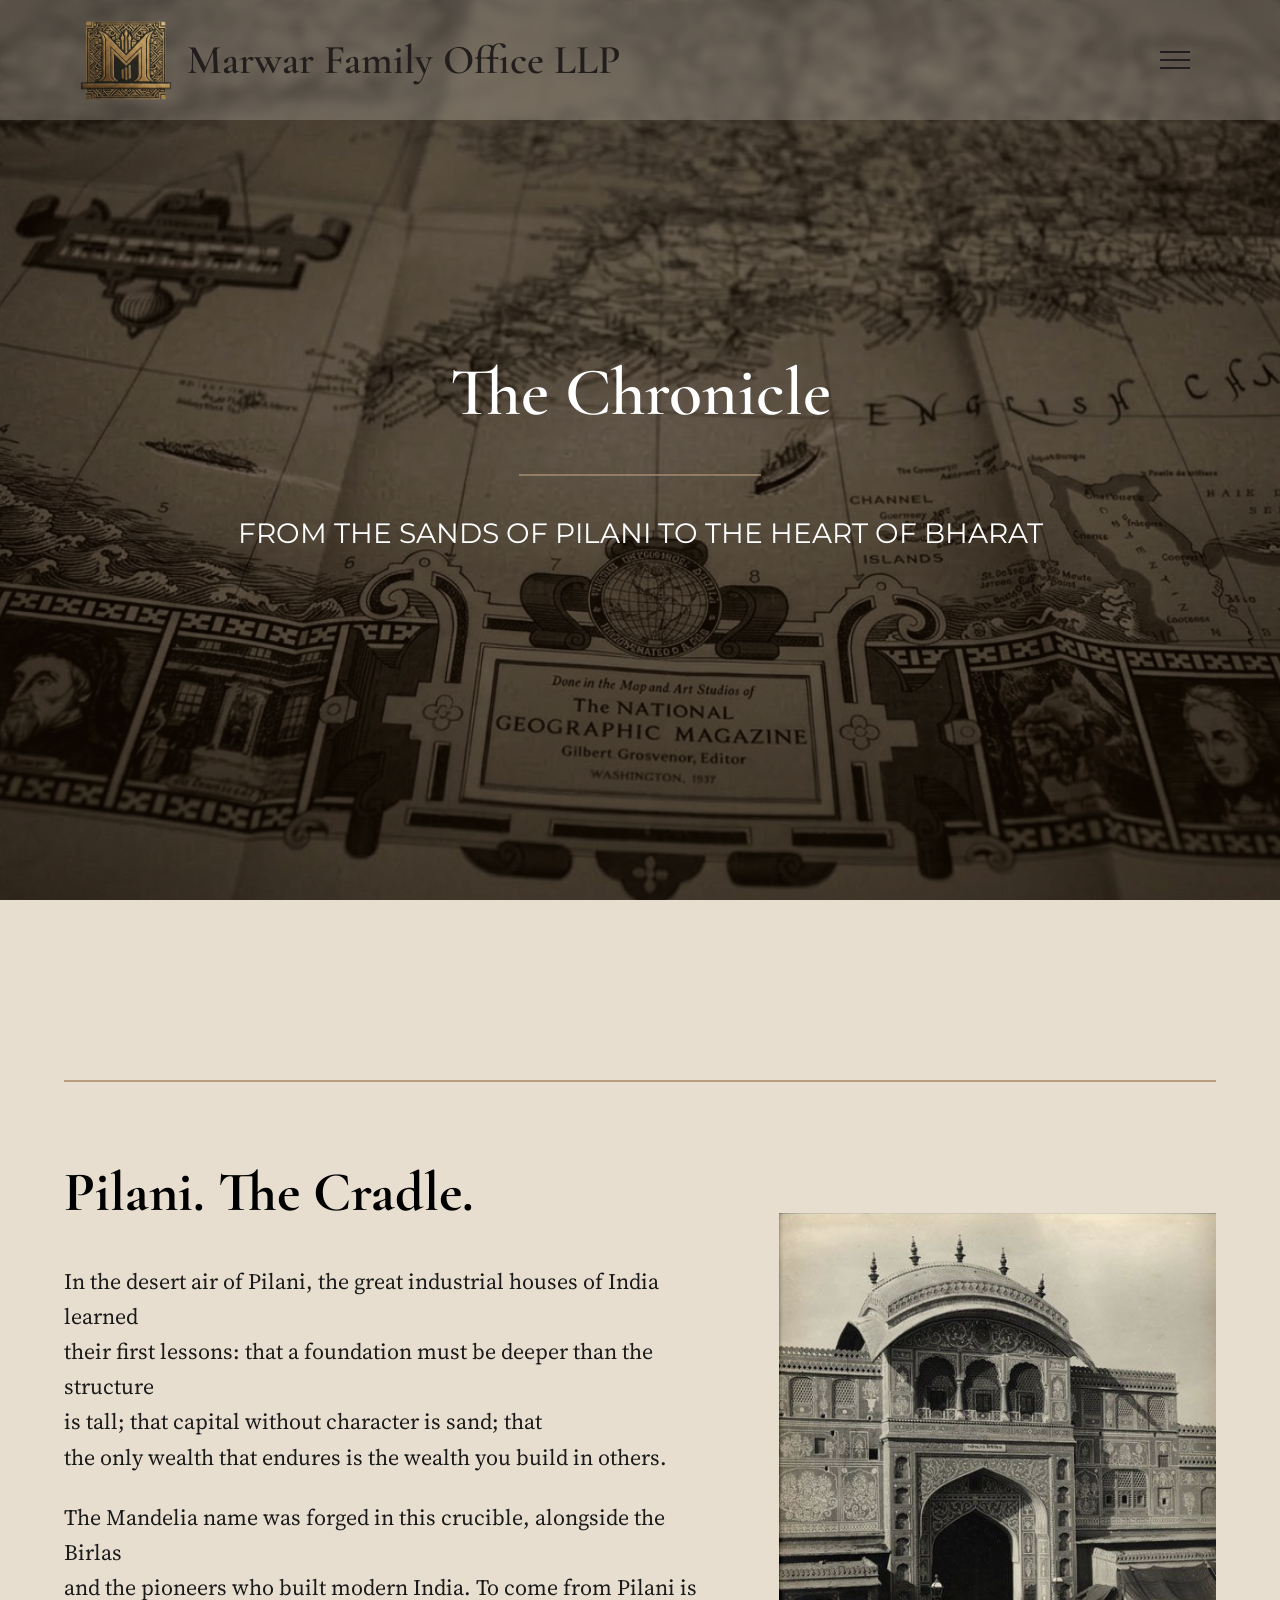
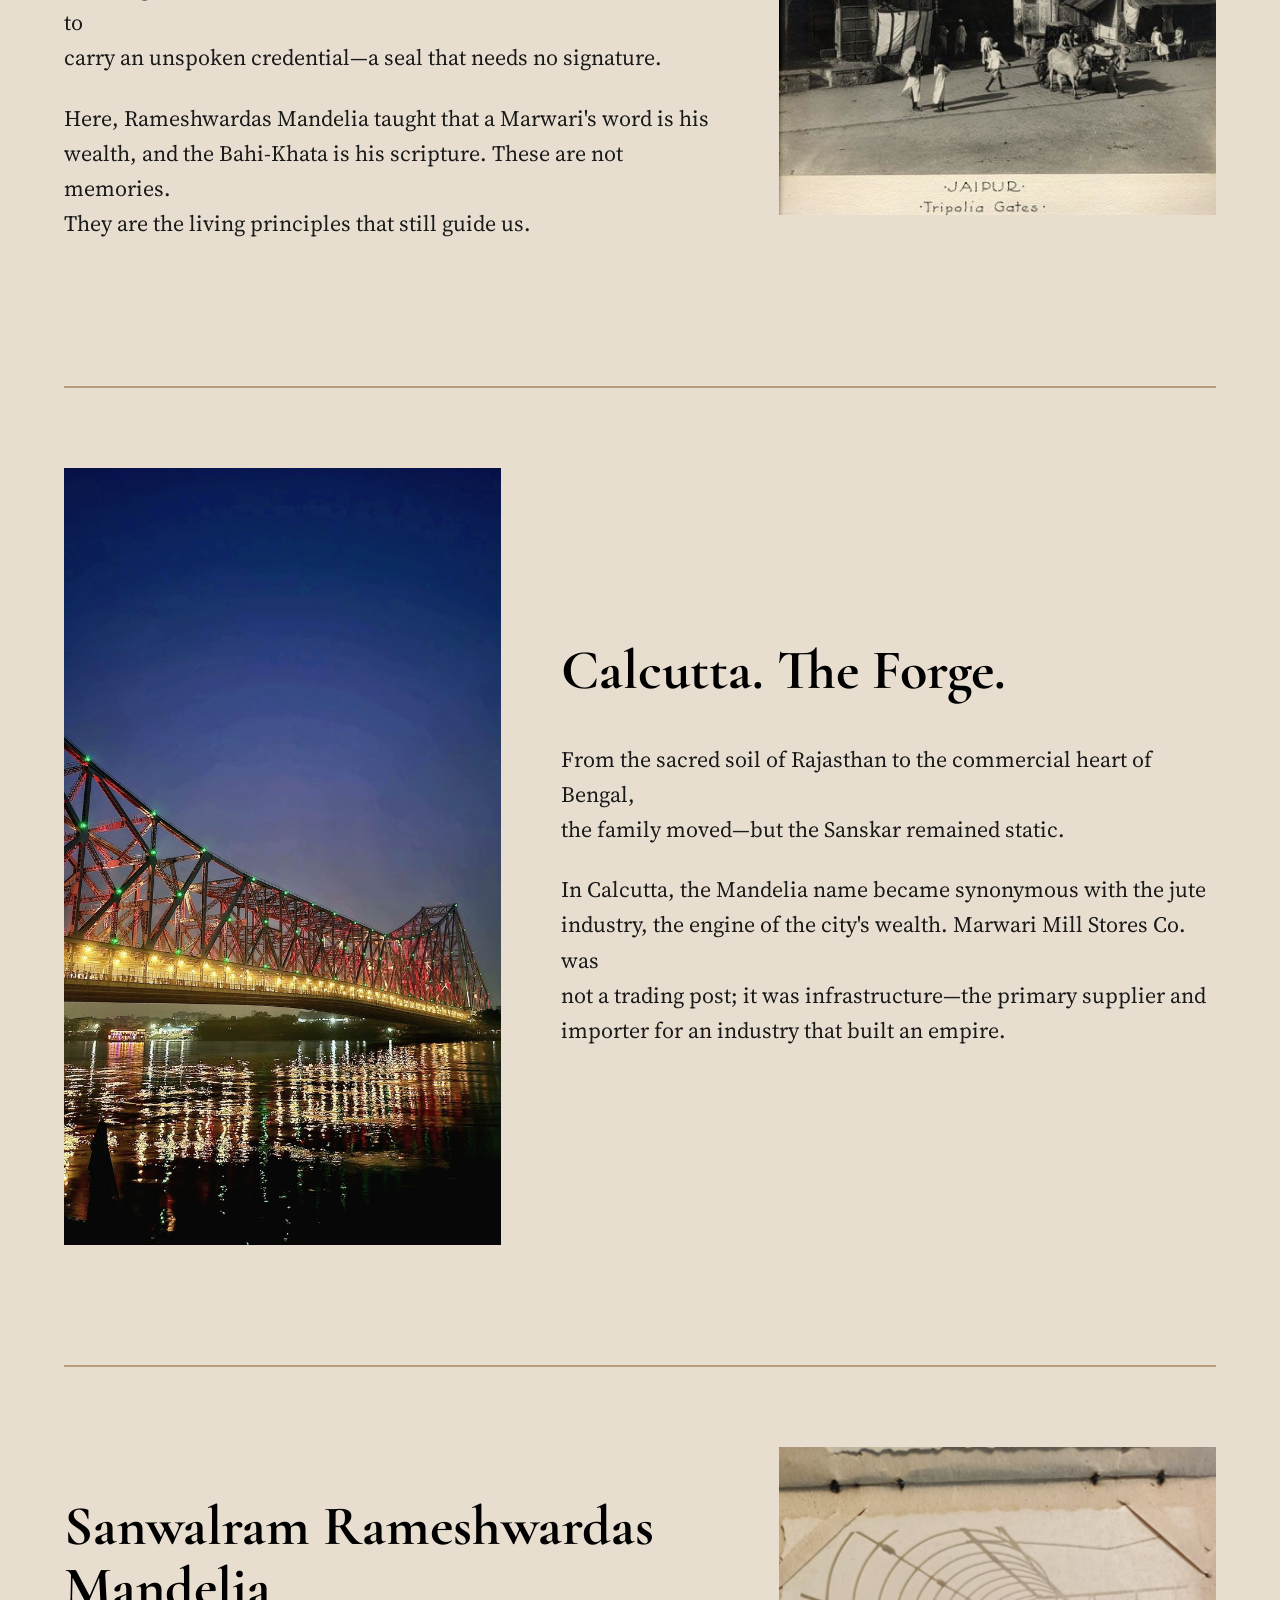
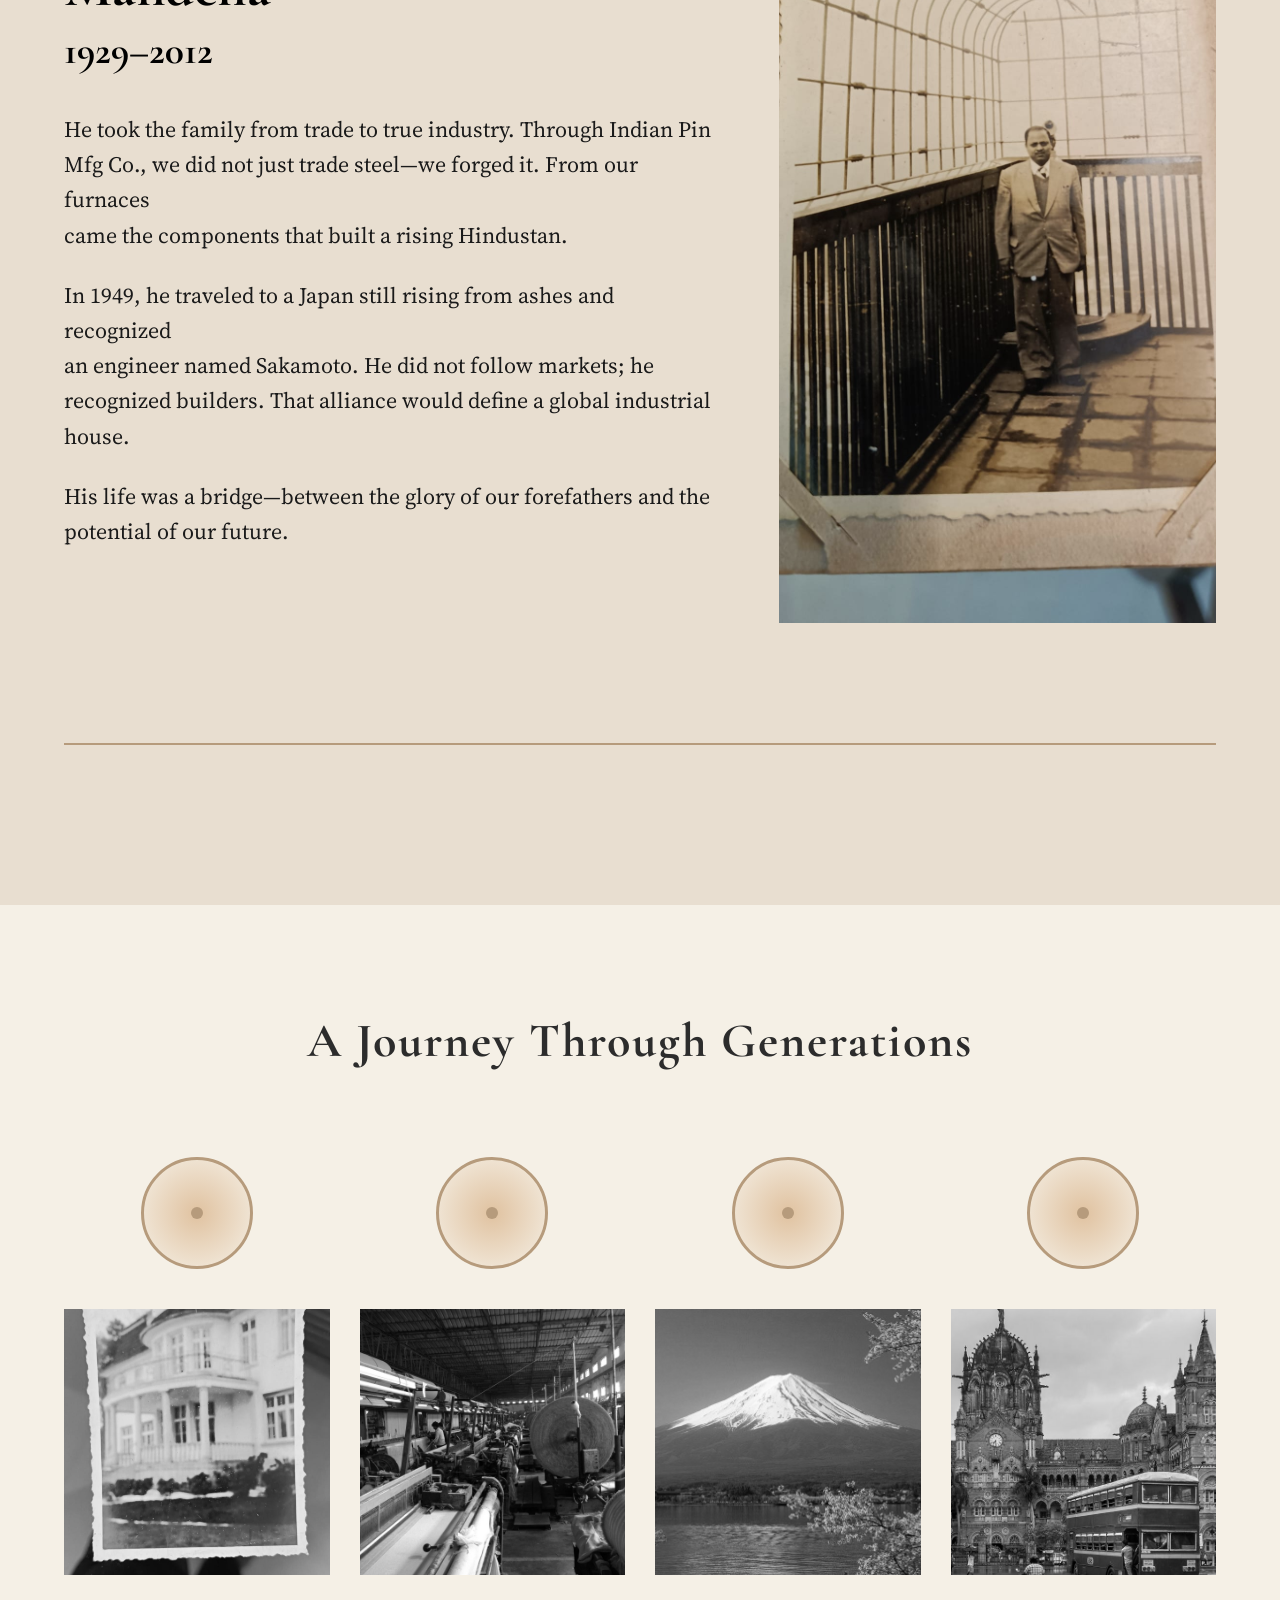
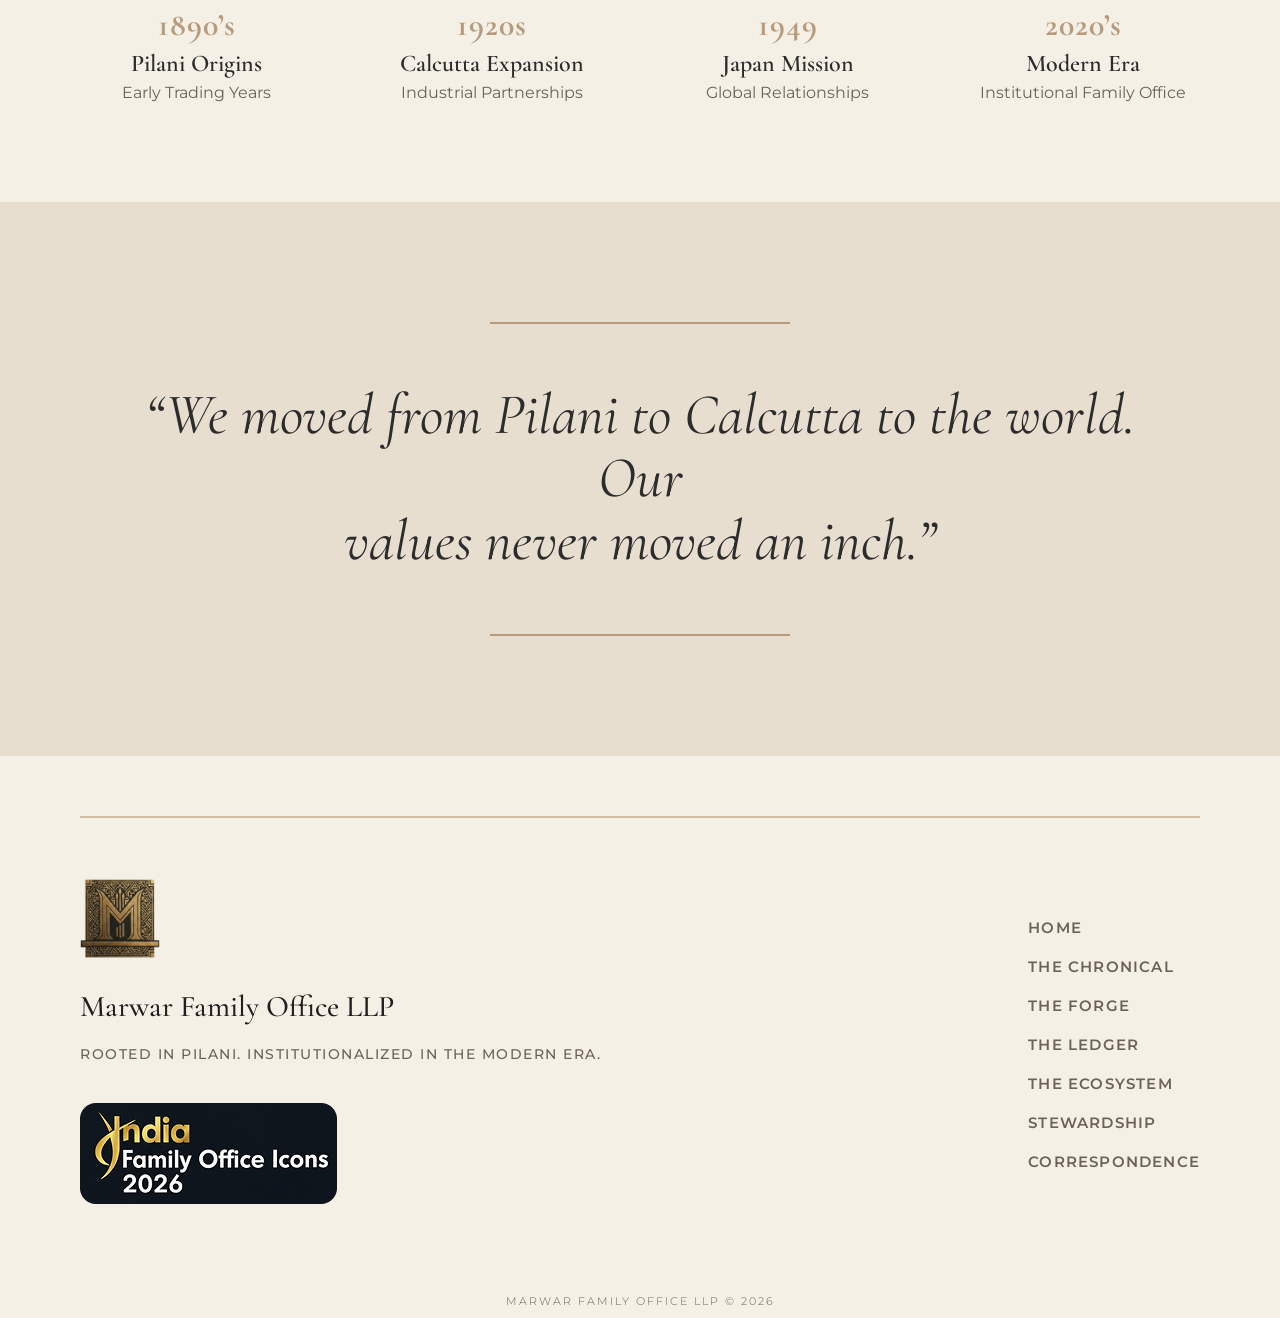
==== chronical.html @ 7d97b744 "start" ====
<!DOCTYPE html>
<html lang="en">
<head>
    <meta charset="UTF-8">
    <meta name="viewport" content="width=device-width, initial-scale=1.0">
    <title>The Chronicle | Marwar Family</title>
    
    <link rel="stylesheet" href="../css/global.css">
    <link rel="stylesheet" href="../css/chronical.css">
    
    <link href="https://fonts.googleapis.com/css2?family=Cormorant+Garamond:ital,wght@0,500;0,600;0,700;1,500&family=Montserrat:ital,wght@0,300;0,400;0,500;0,600;1,500&family=Source+Serif+Pro:wght@400&display=swap" rel="stylesheet">
</head>
<body>

    <div id="navbar-placeholder"></div>

    <main>
        <section class="chronicle-hero">
            <div class="hero-overlay"></div>
            <div class="hero-content">
                <h1 class="hero-title">The Chronicle</h1>
                 <div class="narrative-dividerr"></div>
                <p class="hero-subtitle">From the Sands of Pilani to the Heart of Bharat</p>
            </div>
        </section>

        <section class="narrative-container">
            <div class="narrative-divider"></div>
            
            <div class="narrative-row">
                <div class="narrative-text">
                    <h2 class="narrative-heading">Pilani. The Cradle.</h2>
                    <p>In the desert air of Pilani, the great industrial houses of India learned <br/> their first lessons: that a foundation must be deeper than the structure <br/> is tall; that capital without character is sand; that <br/> the only wealth that endures is the wealth you build in others.</p>
                    <p>The Mandelia name was forged in this crucible, alongside the Birlas <br/> and the pioneers who built modern India. To come from Pilani is to  <br/>carry an unspoken credential—a seal that needs no signature.</p>
                    <p>Here, Rameshwardas Mandelia taught that a Marwari's word is his <br/> wealth, and the Bahi-Khata is his scripture. These are not memories.<br/> They are the living principles that still guide us.</p>
                </div>
                <div class="narrative-image">
                    <img src="../assets/images/pilani.jpg" alt="Pilani Cradle">
                </div>
            </div>

            <div class="narrative-divider"></div>

            <div class="narrative-row reverse">
                <div class="narrative-text">
                    <h2 class="narrative-heading">Calcutta. The Forge.</h2>
                    <p>From the sacred soil of Rajasthan to the commercial heart of Bengal,<br/> the family moved—but the Sanskar remained static.</p>
                    <p>In Calcutta, the Mandelia name became synonymous with the jute<br/> industry, the engine of the city's wealth. Marwari Mill Stores Co. was<br/> not a trading post; it was infrastructure—the primary supplier and<br/> importer for an industry that built an empire.</p>
                </div>
                <div class="narrative-image">
                    <img src="../assets/images/calcutta.jpg" alt="Calcutta Forge">
                </div>
            </div>

            <div class="narrative-divider"></div>

            <div class="narrative-row">
                <div class="narrative-text">
                    <h2 class="narrative-heading">Sanwalram Rameshwardas Mandelia <br><span>1929–2012</span></h2>
                    <p>He took the family from trade to true industry. Through Indian Pin<br/> Mfg Co., we did not just trade steel—we forged it. From our furnaces<br/> came the components that built a rising Hindustan.</p>
                    <p>In 1949, he traveled to a Japan still rising from ashes and recognized<br/> an engineer named Sakamoto. He did not follow markets; he<br/> recognized builders. That alliance would define a global industrial<br/> house.</p>
                    <p>His life was a bridge—between the glory of our forefathers and the<br/> potential of our future.</p>
                </div>
                <div class="narrative-image">
                    <img src="../assets/images/sanwalram.jpg" alt="Sanwalram Rameshwardas Mandelia">
                </div>
            </div>
            
            <div class="narrative-divider"></div>
        </section>

        <section class="timeline-section">
            <h2 class="timeline-main-title">A Journey Through Generations</h2>
            <div class="timeline-grid">
                <div class="timeline-item">
                    <div class="timeline-node">
                        <div class="inner-dot"></div>
                    </div>
                    <img src="../assets/images/pilaniorigin.jpg" alt="1890s" class="timeline-img">
                    <div class="timeline-content">
                        <h3 class="timeline-year">1890’s</h3>
                        <h4 class="timeline-event">Pilani Origins</h4>
                        <p class="timeline-desc">Early Trading Years</p>
                    </div>
                </div>
                <div class="timeline-item">
                    <div class="timeline-node">
                        <div class="inner-dot"></div>
                    </div>
                    <img src="../assets/images/calexpansion.jpg"alt="1920s" class="timeline-img">
                    <div class="timeline-content">
                        <h3 class="timeline-year">1920s</h3>
                        <h4 class="timeline-event">Calcutta Expansion</h4>
                        <p class="timeline-desc">Industrial Partnerships</p>
                    </div>
                </div>
                <div class="timeline-item">
                    <div class="timeline-node">
                        <div class="inner-dot"></div>
                    </div>
                    <img src="../assets/images/japan.jpg" alt="1949" class="timeline-img">
                    <div class="timeline-content">
                        <h3 class="timeline-year">1949</h3>
                        <h4 class="timeline-event">Japan Mission</h4>
                        <p class="timeline-desc">Global Relationships</p>
                    </div>
                </div>
                <div class="timeline-item">
                    <div class="timeline-node">
                        <div class="inner-dot"></div>
                    </div>
                    <img src="../assets/images/modern.jpg"alt="2020s" class="timeline-img">
                    <div class="timeline-content">
                        <h3 class="timeline-year">2020’s</h3>
                        <h4 class="timeline-event">Modern Era</h4>
                        <p class="timeline-desc">Institutional Family Office</p>
                    </div>
                </div>
            </div>
        </section>

        <section class="final-quote-section">
            <div class="quote-line"></div>
            <p class="final-quote-text">
                “We moved from Pilani to Calcutta to the world. Our <br/> values never moved an inch.”
            </p>
            <div class="quote-line"></div>
        </section>
    </main>

    <div id="footer-placeholder"></div>

    <script src="../js/main.js"></script>
    <script>
        window.onload = () => {
            // Load components and highlight 'chronicle' in the nav
            loadComponent('navbar-placeholder', '../Components/navbar.html', 'chronicle');
            loadComponent('footer-placeholder', '../Components/footer.html');
        };
    </script>
</body>
</html>
---- css/global.css ----
/* --- Global Reset & Fonts --- */
* { margin: 0; padding: 0; box-sizing: border-box; }
body { background-color: #F5F0E6; color: #2C2C2C; font-family: 'Montserrat', sans-serif; }


/* --- NAVBAR & OVERLAY STYLES --- */
.header {
    width: 100%;
    padding: 20px 80px;
    display: flex;
    justify-content: space-between;
    align-items: center;
    position: fixed;
    top: 0;
    z-index: 1000;
    backdrop-filter: blur(5px);
    -webkit-backdrop-filter: blur(5px);
    background: rgba(245, 240, 230, 0.22); /* Same as your provided code */
}

.logo-container { display: flex; align-items: center; gap: 15px; }
.logo-container img { height: 80px; display: block; }
.logo-text { 
    color: #221E1D; 
    font-size: 41px; 
    font-family: 'Cormorant Garamond', serif; 
    font-weight: 600; 
    word-wrap: break-word;
}

/* HAMBURGER STYLING */
.nav-toggle { background: none; border: none; cursor: pointer; padding: 10px; z-index: 1100; }
.hamburger { 
    display: block; 
    width: 30px; 
    height: 2px; 
    background: #221E1D; 
    position: relative; 
}
.hamburger::before, .hamburger::after { 
    content: ''; 
    position: absolute; 
    width: 30px; 
    height: 2px; 
    background: #221E1D; 
    left: 0; 
}
.hamburger::before { top: -8px; }
.hamburger::after { bottom: -8px; }

/* OVERLAY STYLING */
.nav-overlay {
    position: fixed; 
    top: 0; 
    left: 0; 
    width: 100%; 
    height: 100%;
    backdrop-filter: blur(10px); 
    -webkit-backdrop-filter: blur(10px);
    background: rgba(232, 222, 208, 0.9); /* Your specific beige overlay */
    display: flex; 
    justify-content: center; 
    align-items: center;
    z-index: 2000; 
    opacity: 0; 
    visibility: hidden; 
    transition: all 0.4s ease-in-out;
}

.nav-overlay.active { 
    opacity: 1; 
    visibility: visible; 
}

.nav-close { 
    position: absolute; 
    top: 30px; 
    right: 80px; 
    font-size: 50px; 
    background: none; 
    border: none; 
    color: #221E1D; 
    cursor: pointer; 
    font-weight: 200; 
}

.nav-links { 
    display: flex; 
    flex-direction: column; 
    gap: 60px; 
    text-align: center; 
    font-family: Montserrat; 
}

.nav-item { 
    text-decoration: none; 
    color: #221E1D; 
    font-family: 'Montserrat', sans-serif;
    font-size: 18px; 
    font-weight: 600; 
    letter-spacing: 2px; 
    transition: color 0.3s; 
    text-transform: uppercase; 
}

.nav-item:hover, .nav-item.active { 
    color: #8c734b; /* Marwar Gold */
}

@media (max-width: 1024px) {
    .header { padding: 15px 40px; }
    .logo-container img { height: 60px; }
    .logo-text { font-size: 20px; }
}

@media (max-width: 768px) {
    .header { padding: 10px 20px; }
    .logo-container img { height: 50px; }
    .logo-text { font-size: 18px; }
    .nav-item { font-size: 18px; letter-spacing: 2px; }
}


/* --- THE MARWAR ARCHITECTURAL FOOTER --- */
.marwar-footer {
    background-color: #F5F0E6;
    padding: 60px 80px 10px 80px;
    width: 100%;
    display: flex;
    justify-content: center;
}

.footer-container {
    max-width: 1568px;
    width: 100%;
}

.footer-divider {
    width: 100%;
    height: 2px;
    background-color: #B69B7C;
    opacity: 0.6;
    margin-bottom: 60px; 
}

.footer-main-content {
    display: flex;
    justify-content: space-between; 
    align-items: flex-start;
}

.footer-brand-section {
    display: flex;
    flex-direction: column;
    gap: 20px;
}

.footer-logo {
    height: 80px;
    width: 80px;
    margin-bottom: 10px;
}

.footer-company-name {
    font-family: 'Cormorant Garamond', serif;
    font-size: 30px;
    font-weight: 500;
    color: #221E1D;
    margin: 0;
}

.footer-tagline {
    font-family: 'Montserrat', sans-serif;
    font-size: 14px;
    font-weight: 500;
    text-transform: uppercase;
    letter-spacing: 1.5px;
    color: #6B6258;
}

.award-icon {
    width: 257px;
    height: auto;
    margin-top: 20px;
    border-radius: 8px;
}


.footer-nav {
    margin-top: 40px;
    display: flex;
    flex-direction: column; 
    text-align: left; 
    gap: 20px;
}

.footer-nav a {
    text-decoration: none;
    font-family: 'Montserrat', sans-serif;
    font-size: 15px;
    font-weight: 600;
    color: #6B6258;
    text-transform: uppercase;
    letter-spacing: 1.2px;
    transition: color 0.3s ease;
}

.footer-nav a:hover {
    color: #8c734b;
}

.footer-copyright {
    margin-top: 90px; 
    text-align: center;
    font-family: 'Montserrat', sans-serif;
    font-size: 11px;
    font-weight: 300;
    color: #6B6258;
    letter-spacing: 2px;
    text-transform: uppercase;
}

/* --- RESPONSIVE LOGIC --- */
@media (max-width: 1024px) {
    .marwar-footer { padding: 60px 40px; }
}

@media (max-width: 768px) {
    .footer-main-content {
        flex-direction: column; /* Stack only on mobile */
        align-items: center;
        text-align: center;
        gap: 60px;
    }

    .footer-nav {
        text-align: center;
        width: 100%;
    }

    .footer-logo {
        height: 80px;
    }
}
---- css/chronical.css ----
/* --- Chronicle Design System --- */

* {
    margin: 0;
    padding: 0;
    box-sizing: border-box;
}

body {
    background-color: #E8DED0; /* Match Global Beige */
    color: #000;
    overflow-x: hidden;
}

/* --- Hero Section --- */
.chronicle-hero {
    position: relative;
    height: 100vh;
    width: 100%;
    background: url('../assets/images/chroniclebg.png') no-repeat center center;
    background-size: cover;
    display: flex;
    justify-content: center;
    align-items: center;
    text-align: center;
}

.hero-overlay {
    position: absolute;
    top: 0; left: 0; width: 100%; height: 100%;
    background: rgba(30, 14, 3, 0.4);
    z-index: 1;
}

.hero-content {
    position: relative;
    z-index: 2;
    padding: 0 20px;
}

.hero-title {
    font-family: 'Cormorant Garamond', serif;
    font-size: clamp(3rem, 8vw, 68px);
    color: #ffffff;
    font-weight: 600;
    margin-bottom: 20px;
}

.hero-subtitle {
    font-family: 'Montserrat', sans-serif;
    font-size: clamp(1rem, 3vw, 28px);
    color: #ffffff;
    font-weight: 400;
        
        text-transform: uppercase;
}

/* --- Narrative Narrative Layout --- */
.narrative-container {
    padding: 100px 5% 60px 5%;
    max-width: 1440px;
    margin: 0 auto;
}

.narrative-row {
    display: flex;
    align-items: center;
    gap: 60px;
    margin-bottom: 120px;
}

.narrative-row.reverse {
    flex-direction: row-reverse;
}

.narrative-text {
    flex: 1.2;
}

.narrative-heading {
    font-family: 'Cormorant Garamond', serif;
    font-size: clamp(2.5rem, 5vw, 56px);
    font-weight: 700;
    margin-bottom: 40px;
    line-height: 1.1;
}

.narrative-heading span {
    font-size: 0.7em;
    display: block;
    margin-top: 10px;
    gap: 10px;
}

.narrative-text p {
    font-family: 'Source Serif Pro', serif;
    font-size: 22px;
    line-height: 1.6;
    margin-bottom: 25px;
    color: #1a1a1a;
}

.narrative-image {
    flex: 0.8;
}

.narrative-image img {
    width: 100%;
    height: auto;
    display: block;
    filter: grayscale(20%);
    
}
.narrative-divider {
    width: 100%;
    height: 2px;
    background-color: #B69B7C;
    margin: 80px 0;          
}
.narrative-dividerr {
    width: 30%;
    height: 2px;
    background-color: #B69B7C; 
    opacity: 0.6;             
    margin-top: 40px;          
    margin-bottom: 40px;
  margin-left: auto;
    margin-right: auto;
}

.narrative-container .narrative-divider:last-of-type {
    margin-bottom: 100px;
}

/* Mobile Adjustment for Dividers */
@media (max-width: 768px) {
    .narrative-divider {
        margin: 50px 0;
        width: 80%;           /* Shorten slightly on mobile for aesthetic */
        margin-left: auto;
        margin-right: auto;
    }
}

/* --- Timeline Section --- */
.timeline-section {
    background-color: #F5F0E6; /* Slightly lighter beige */
    padding: 100px 5%;
    text-align: center;
}

.timeline-main-title {
    font-family: 'Cormorant Garamond', serif;
    font-size: clamp(2rem, 5vw, 48px);
    letter-spacing: 2px;
    margin-bottom: 80px;
    color: #2C2C2C;
    line-height: 72px;

}

.timeline-grid {
    display: grid;
    grid-template-columns: repeat(4, 1fr);
    gap: 30px;
    max-width: 1300px;
    margin: 0 auto;
}

.timeline-item {
    display: flex;
    flex-direction: column;
    align-items: center;
}

.timeline-node {
    width: 112px;
    height: 112px;
    border-radius: 50%;
    border: 3px solid #B69B7C;
    background: radial-gradient(circle, #E0C2A0 0%, #F5F0E6 100%);
    display: flex;
    justify-content: center;
    align-items: center;
    margin-bottom: 40px;
}

.inner-dot {
    width: 12px;
    height: 12px;
    background: #B69B7C;
    border-radius: 50%;
}

.timeline-img {
    width: 100%;
    aspect-ratio: 1/1;
    object-fit: cover;
    margin-bottom: 30px;
    filter: grayscale(100%);
    transition: filter 0.4s ease;
}

.timeline-item:hover .timeline-img {
    filter: grayscale(0%);
}

.timeline-year {
    font-family: 'Cormorant Garamond', serif;
    font-size: 32px;
    color: #B69B7C;
    font-weight: 700;
    letter-spacing: 1px;
}

.timeline-event {
    font-family: 'Cormorant Garamond', serif;
    font-size: 24px;
    color: #2C2C2C;
    font-weight: 600;
    margin: 5px 0;
}

.timeline-desc {
    font-family: 'Montserrat', sans-serif;
    font-size: 16px;
    color: #6B6258;
}

/* --- Final Quote --- */
.final-quote-section {
    padding: 120px 10%;
    display: flex;
    flex-direction: column;
    align-items: center;
    text-align: center;
}

.quote-line {
   width: 300px;
    height: 2px;
    background: #B69B7C;
}

.final-quote-text {
    font-family: 'Cormorant Garamond', serif;
    font-style: italic;
    font-size: clamp(1.8rem, 4.5vw, 58px);
    line-height: 1.1;
    color: #2C2C2C;
    margin: 60px 0;

}


@media (max-width: 1024px) {
    .timeline-grid {
        grid-template-columns: repeat(2, 1fr);
        gap: 60px;
    }
}

@media (max-width: 768px) {
    .narrative-row, .narrative-row.reverse {
        flex-direction: column;
        text-align: center;
        gap: 40px;
    }

    .narrative-text p {
        font-size: 18px;
    }

    .timeline-grid {
        grid-template-columns: 1fr;
    }

    .quote-line {
        width: 150px;
    }
}
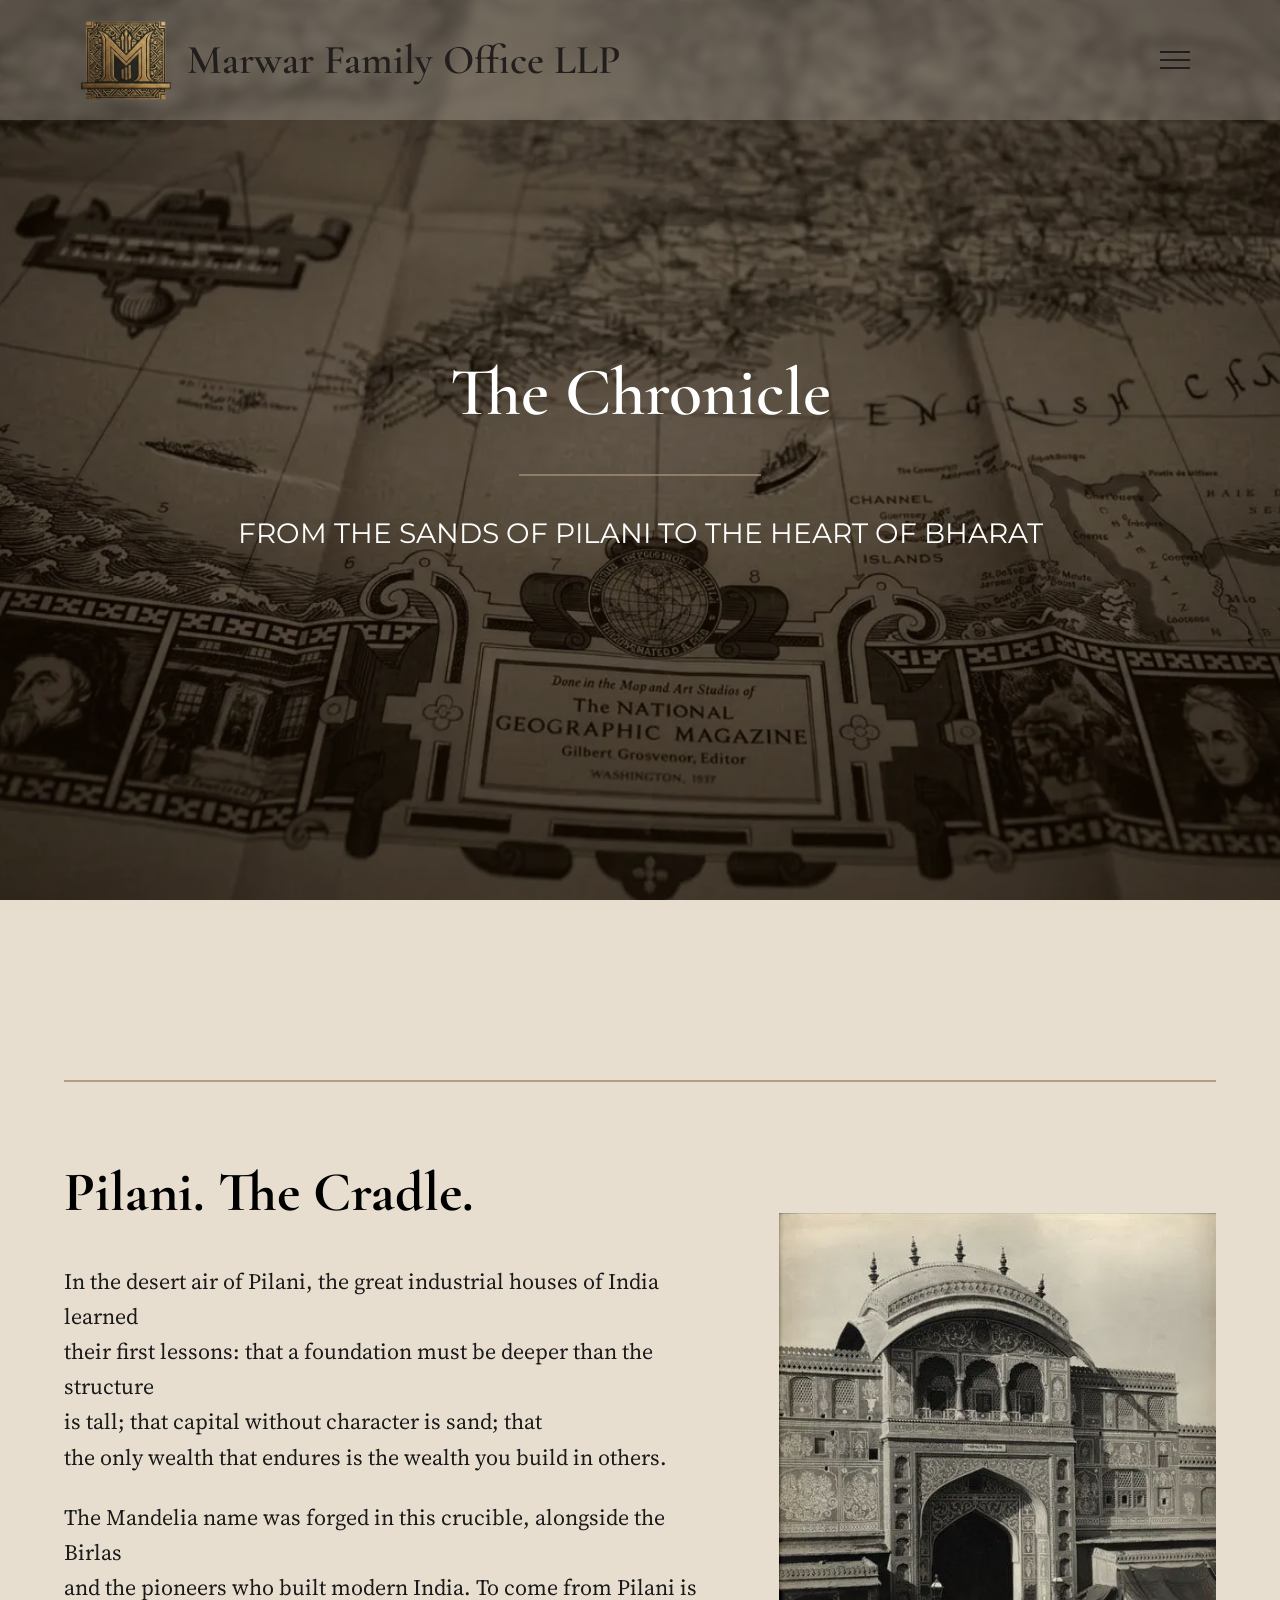
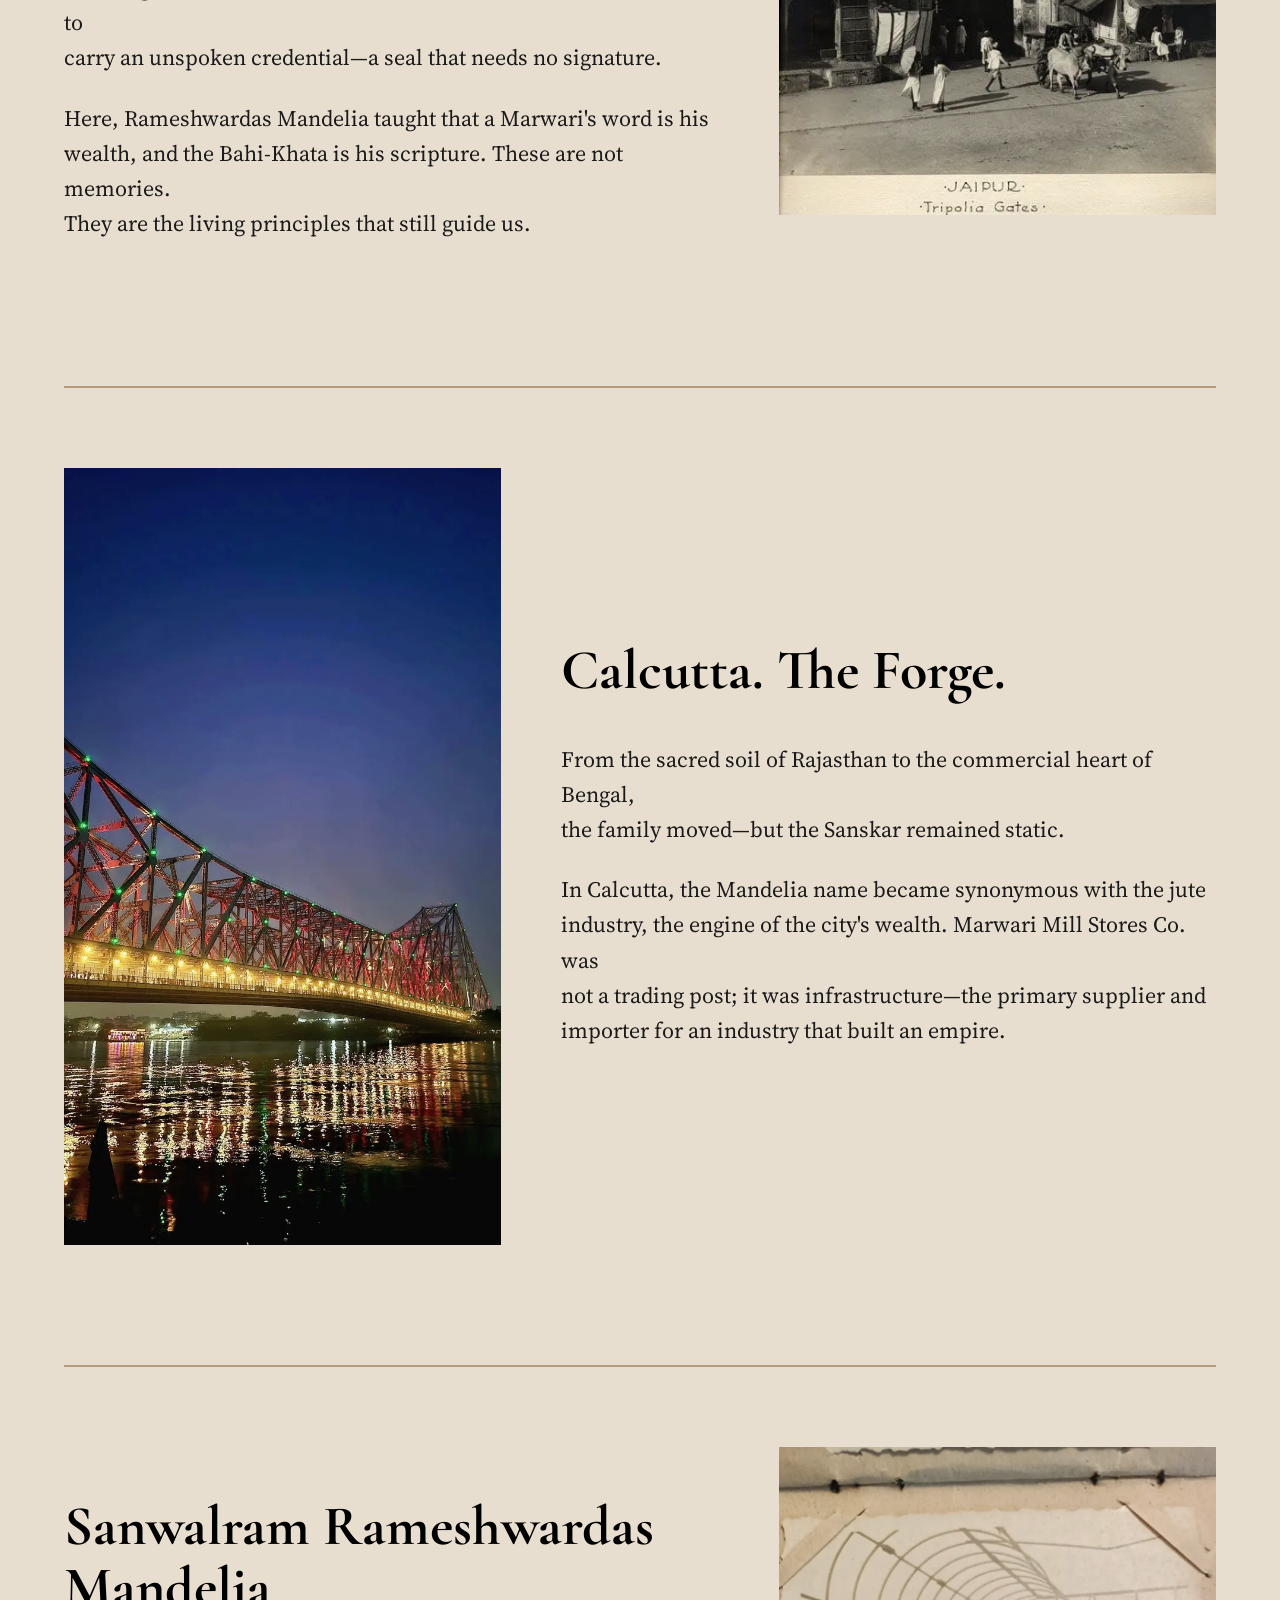
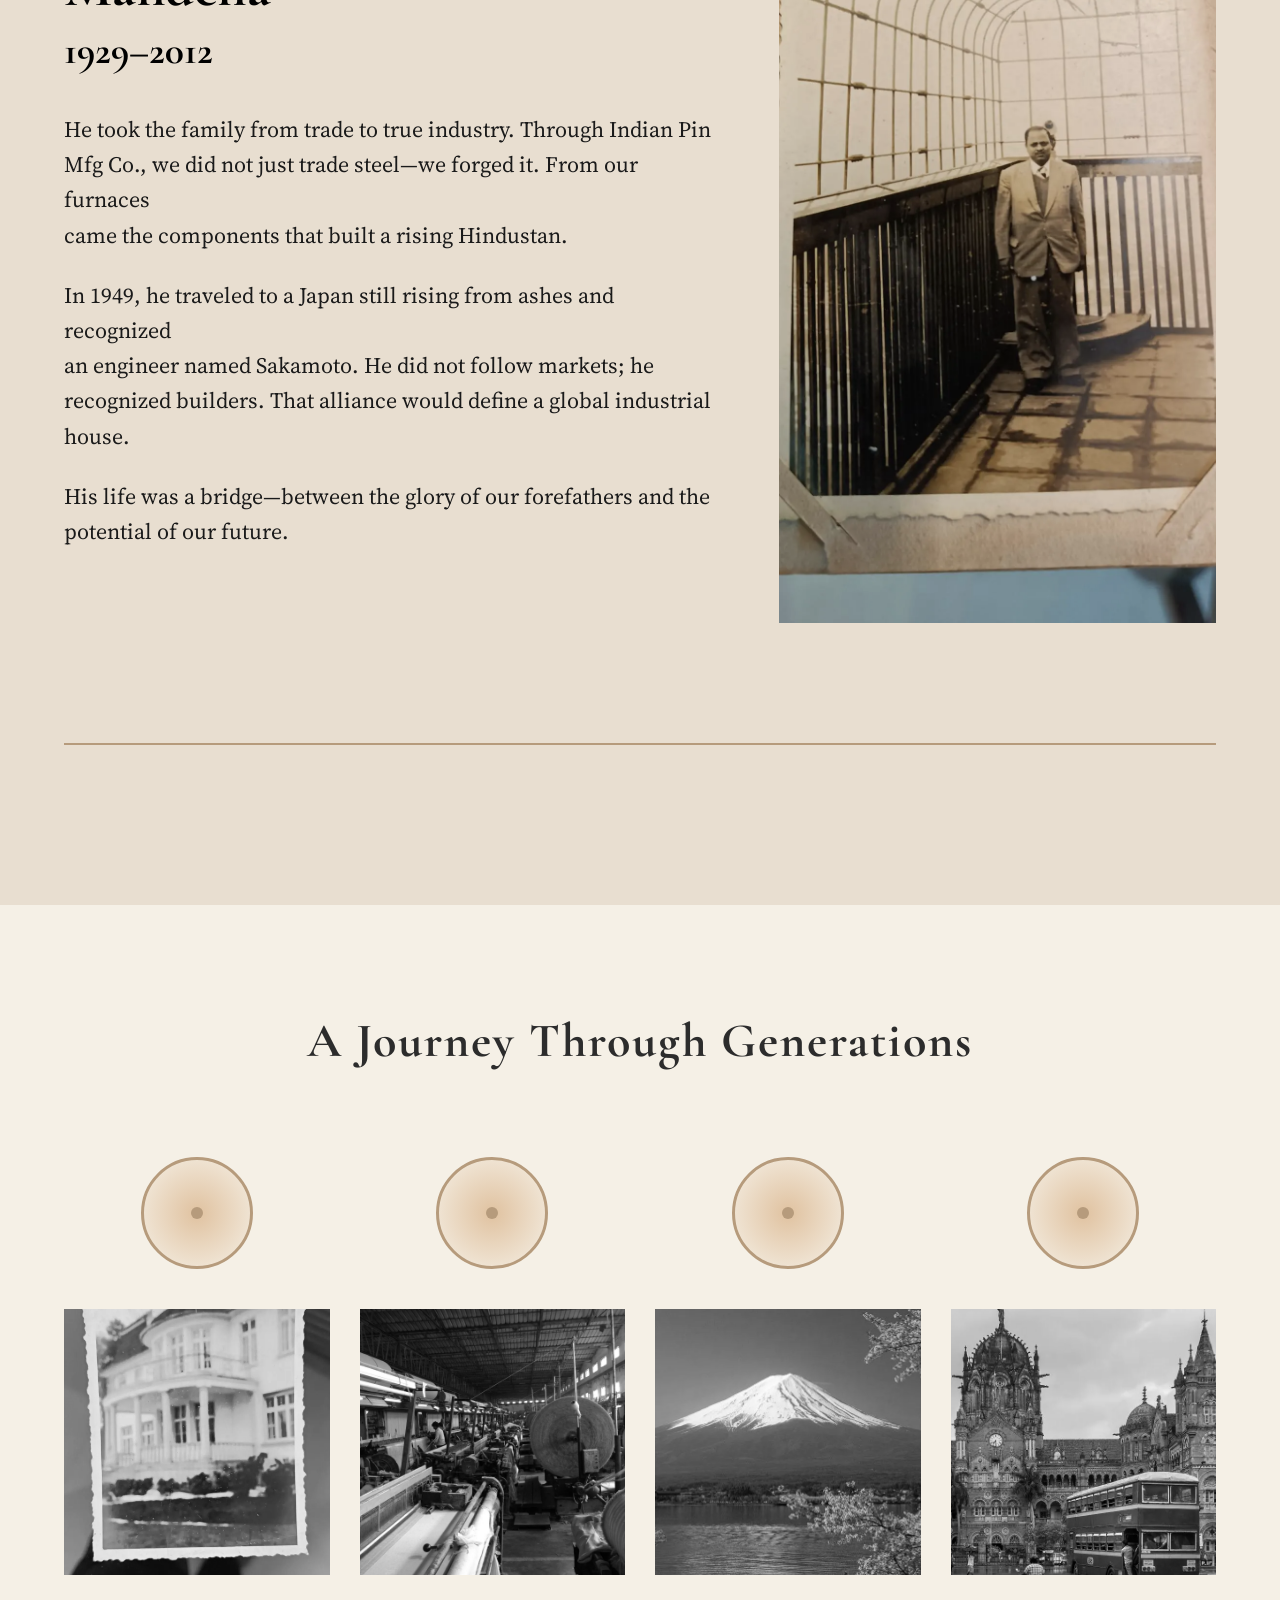
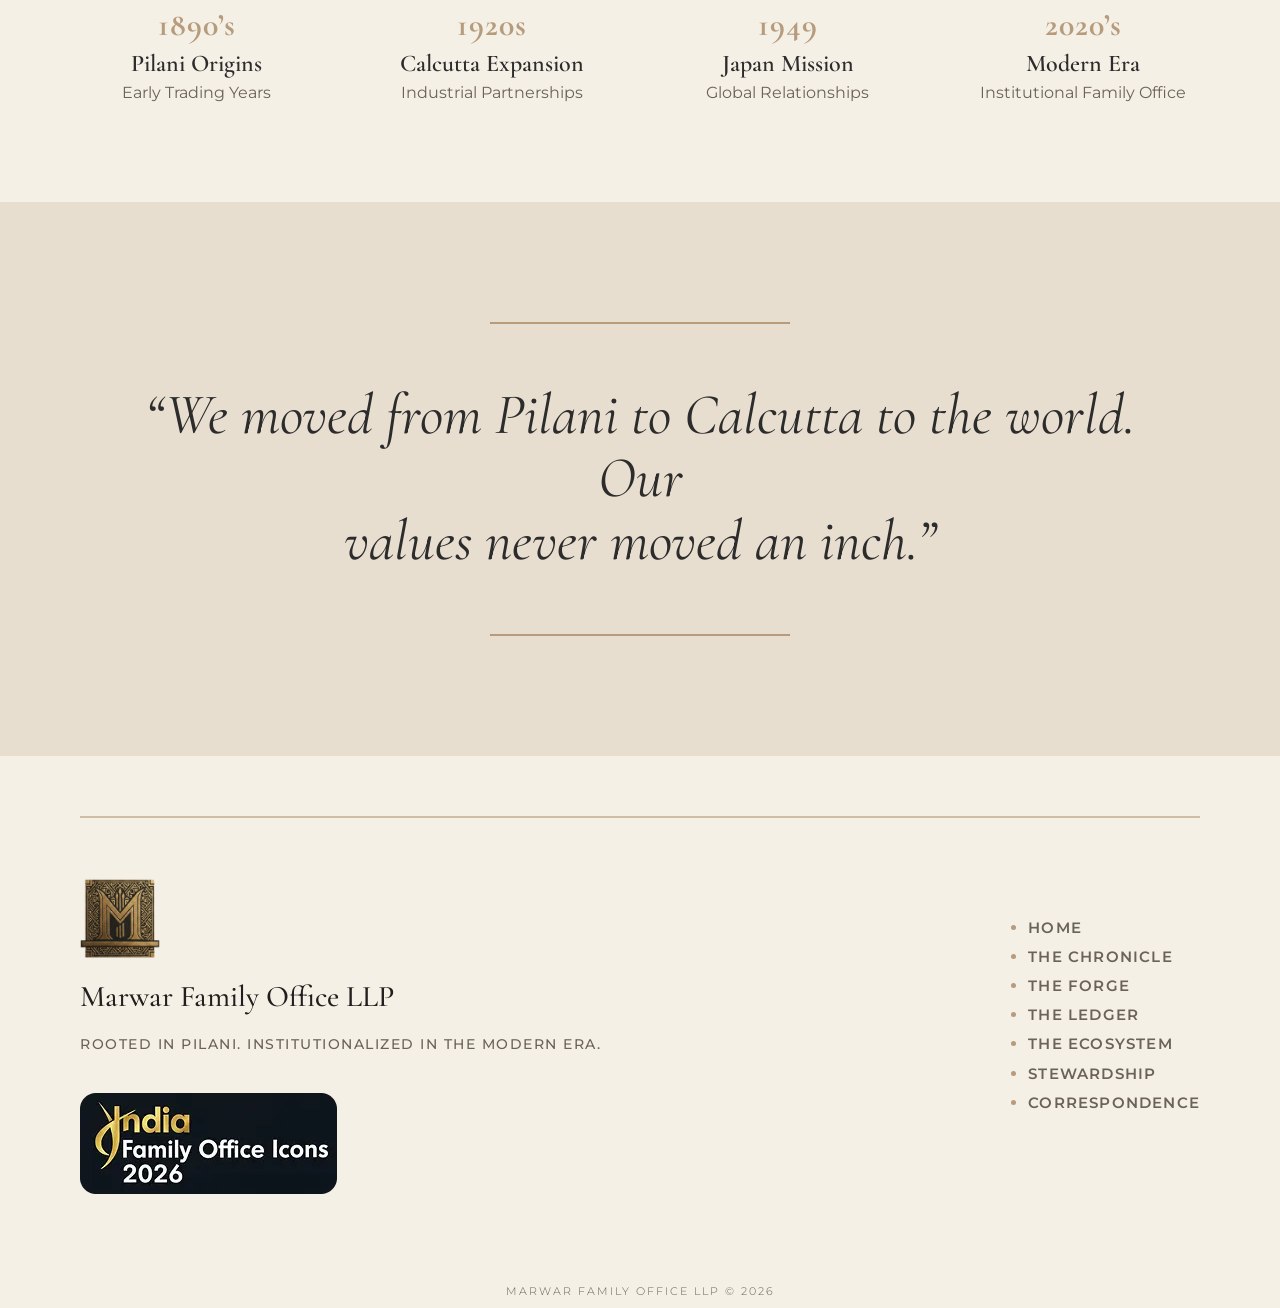
==== commit 374de916: "logo" ====
--- a/chronical.html
+++ b/chronical.html
@@ -35,7 +35,7 @@
                     <p>Here, Rameshwardas Mandelia taught that a Marwari's word is his <br/> wealth, and the Bahi-Khata is his scripture. These are not memories.<br/> They are the living principles that still guide us.</p>
                 </div>
                 <div class="narrative-image">
-                    <img src="../assets/images/pilani.jpg" alt="Pilani Cradle">
+                    <img src="../assets/imagep/pilani.webp" alt="Pilani Cradle">
                 </div>
             </div>
 
@@ -48,7 +48,7 @@
                     <p>In Calcutta, the Mandelia name became synonymous with the jute<br/> industry, the engine of the city's wealth. Marwari Mill Stores Co. was<br/> not a trading post; it was infrastructure—the primary supplier and<br/> importer for an industry that built an empire.</p>
                 </div>
                 <div class="narrative-image">
-                    <img src="../assets/images/calcutta.jpg" alt="Calcutta Forge">
+                    <img src="../assets/imagep/calcutta.webp" alt="Calcutta Forge">
                 </div>
             </div>
 
@@ -62,7 +62,7 @@
                     <p>His life was a bridge—between the glory of our forefathers and the<br/> potential of our future.</p>
                 </div>
                 <div class="narrative-image">
-                    <img src="../assets/images/sanwalram.jpg" alt="Sanwalram Rameshwardas Mandelia">
+                    <img src="../assets/imagep/sanwalram.webp" alt="Sanwalram Rameshwardas Mandelia">
                 </div>
             </div>
             
@@ -76,7 +76,7 @@
                     <div class="timeline-node">
                         <div class="inner-dot"></div>
                     </div>
-                    <img src="../assets/images/pilaniorigin.jpg" alt="1890s" class="timeline-img">
+                    <img src="../assets/imagep/pilaniorigin.webp" alt="1890s" class="timeline-img">
                     <div class="timeline-content">
                         <h3 class="timeline-year">1890’s</h3>
                         <h4 class="timeline-event">Pilani Origins</h4>
@@ -87,7 +87,7 @@
                     <div class="timeline-node">
                         <div class="inner-dot"></div>
                     </div>
-                    <img src="../assets/images/calexpansion.jpg"alt="1920s" class="timeline-img">
+                    <img src="../assets/imagep/calexpansion.webp" alt="1920s" class="timeline-img">
                     <div class="timeline-content">
                         <h3 class="timeline-year">1920s</h3>
                         <h4 class="timeline-event">Calcutta Expansion</h4>
@@ -98,7 +98,7 @@
                     <div class="timeline-node">
                         <div class="inner-dot"></div>
                     </div>
-                    <img src="../assets/images/japan.jpg" alt="1949" class="timeline-img">
+                    <img src="../assets/imagep/japan.webp" alt="1949" class="timeline-img">
                     <div class="timeline-content">
                         <h3 class="timeline-year">1949</h3>
                         <h4 class="timeline-event">Japan Mission</h4>
@@ -109,7 +109,7 @@
                     <div class="timeline-node">
                         <div class="inner-dot"></div>
                     </div>
-                    <img src="../assets/images/modern.jpg"alt="2020s" class="timeline-img">
+                    <img src="../assets/imagep/modern.webp" alt="2020s" class="timeline-img">
                     <div class="timeline-content">
                         <h3 class="timeline-year">2020’s</h3>
                         <h4 class="timeline-event">Modern Era</h4>
--- a/css/global.css
+++ b/css/global.css
@@ -155,10 +155,18 @@
     gap: 20px;
 }
 
+/* Added Link Style for Logo Branding */
+.footer-logo-link {
+    text-decoration: none;
+    color: inherit;
+    display: flex;
+    flex-direction: column;
+    gap: 10px;
+}
+
 .footer-logo {
     height: 80px;
     width: 80px;
-    margin-bottom: 10px;
 }
 
 .footer-company-name {
@@ -185,13 +193,23 @@
     border-radius: 8px;
 }
 
-
+/* --- UPDATED FOOTER NAV WITH BROWN BULLETS --- */
 .footer-nav {
     margin-top: 40px;
-    display: flex;
-    flex-direction: column; 
-    text-align: left; 
-    gap: 20px;
+}
+
+.footer-nav ul {
+    list-style-type: disc; /* Enables standard bullets */
+    padding-left: 20px;    /* Space for bullets */
+    margin: 0;
+    display: flex;
+    flex-direction: column;
+    gap: 10px;             /* Reduced line spacing */
+    color: #B69B7C;        /* Sets bullet color to Brown */
+}
+
+.footer-nav li {
+    line-height: 1.2;
 }
 
 .footer-nav a {
@@ -199,10 +217,11 @@
     font-family: 'Montserrat', sans-serif;
     font-size: 15px;
     font-weight: 600;
-    color: #6B6258;
+    color: #6B6258;        /* Link text remains Grey */
     text-transform: uppercase;
     letter-spacing: 1.2px;
     transition: color 0.3s ease;
+    display: inline-block;
 }
 
 .footer-nav a:hover {
@@ -220,25 +239,62 @@
     text-transform: uppercase;
 }
 
-/* --- RESPONSIVE LOGIC --- */
+/* --- RESPONSIVE QUERIES --- */
 @media (max-width: 1024px) {
+    .header { padding: 15px 40px; }
+    .logo-container img { height: 60px; }
+    .logo-text { font-size: 24px; }
+    
     .marwar-footer { padding: 60px 40px; }
 }
 
 @media (max-width: 768px) {
+    .header { padding: 10px 20px; }
+    .logo-container img { height: 50px; }
+    .logo-text { font-size: 18px; }
+    .nav-item { font-size: 18px; letter-spacing: 2px; }
+
     .footer-main-content {
-        flex-direction: column; /* Stack only on mobile */
+        flex-direction: column; 
+        align-items: center;    
+        text-align: center;     
+        gap: 50px;
+    }
+
+    .footer-brand-section {
+        align-items: center;    
+    }
+
+    /* Centers the bulleted list on mobile */
+    .footer-nav {
+        margin-top: 0;          
+        width: 100%;
+    }
+
+    .footer-nav ul {
         align-items: center;
-        text-align: center;
-        gap: 60px;
-    }
-
-    .footer-nav {
-        text-align: center;
-        width: 100%;
+        padding-left: 0;
+        list-style-position: inside; /* Keeps bullets next to centered text */
     }
 
     .footer-logo {
-        height: 80px;
-    }
+        margin-left: auto;
+        margin-right: auto;
+    }
+
+    .award-icon {
+        margin-left: auto;
+        margin-right: auto;
+        max-width: 220px;       
+    }
+
+    .footer-copyright {
+        margin-top: 50px;       
+    }
+}
+
+@media (max-width: 480px) {
+    .footer-company-name { font-size: 24px; }
+    .footer-tagline { font-size: 12px; }
+    .footer-nav a { font-size: 14px; }
 }
--- a/css/chronical.css
+++ b/css/chronical.css
@@ -17,7 +17,7 @@
     position: relative;
     height: 100vh;
     width: 100%;
-    background: url('../assets/images/chroniclebg.png') no-repeat center center;
+    background: url('../assets/imagep/chroniclebg.webp') no-repeat center center;
     background-size: cover;
     display: flex;
     justify-content: center;
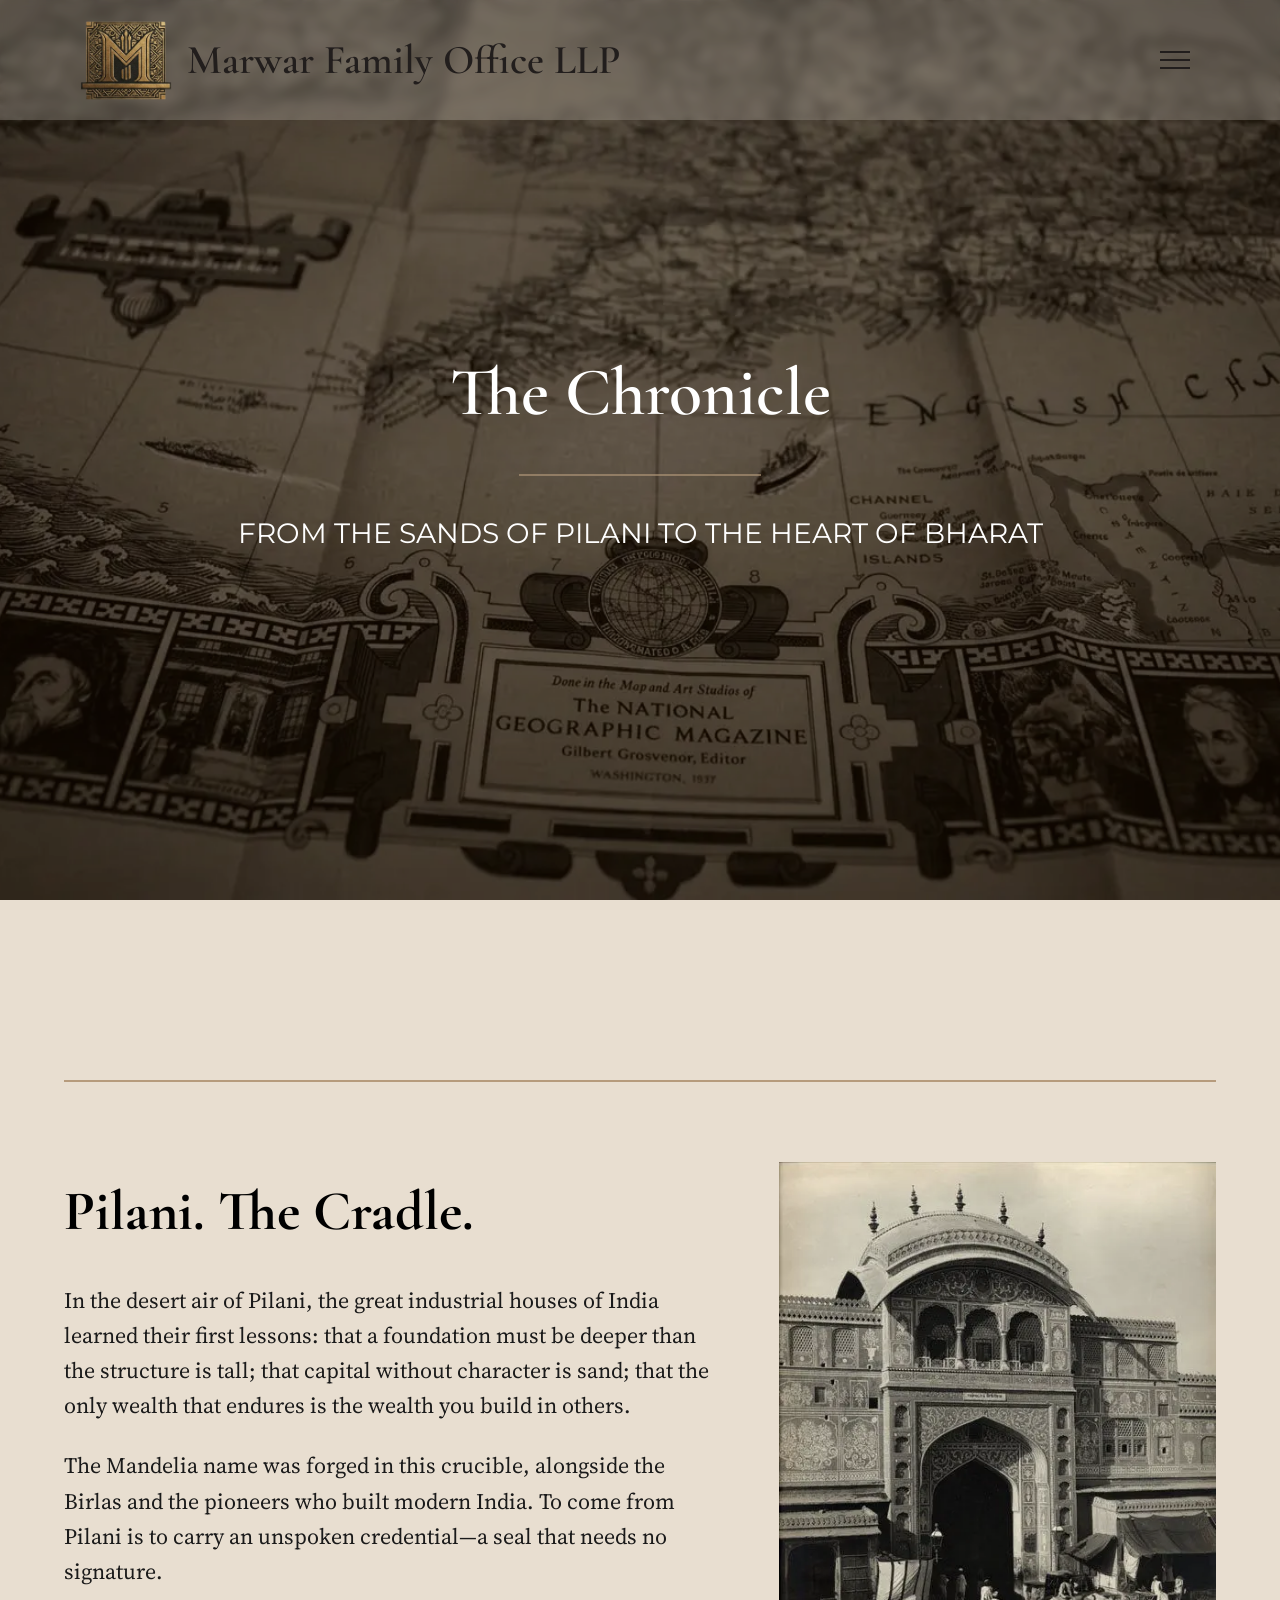
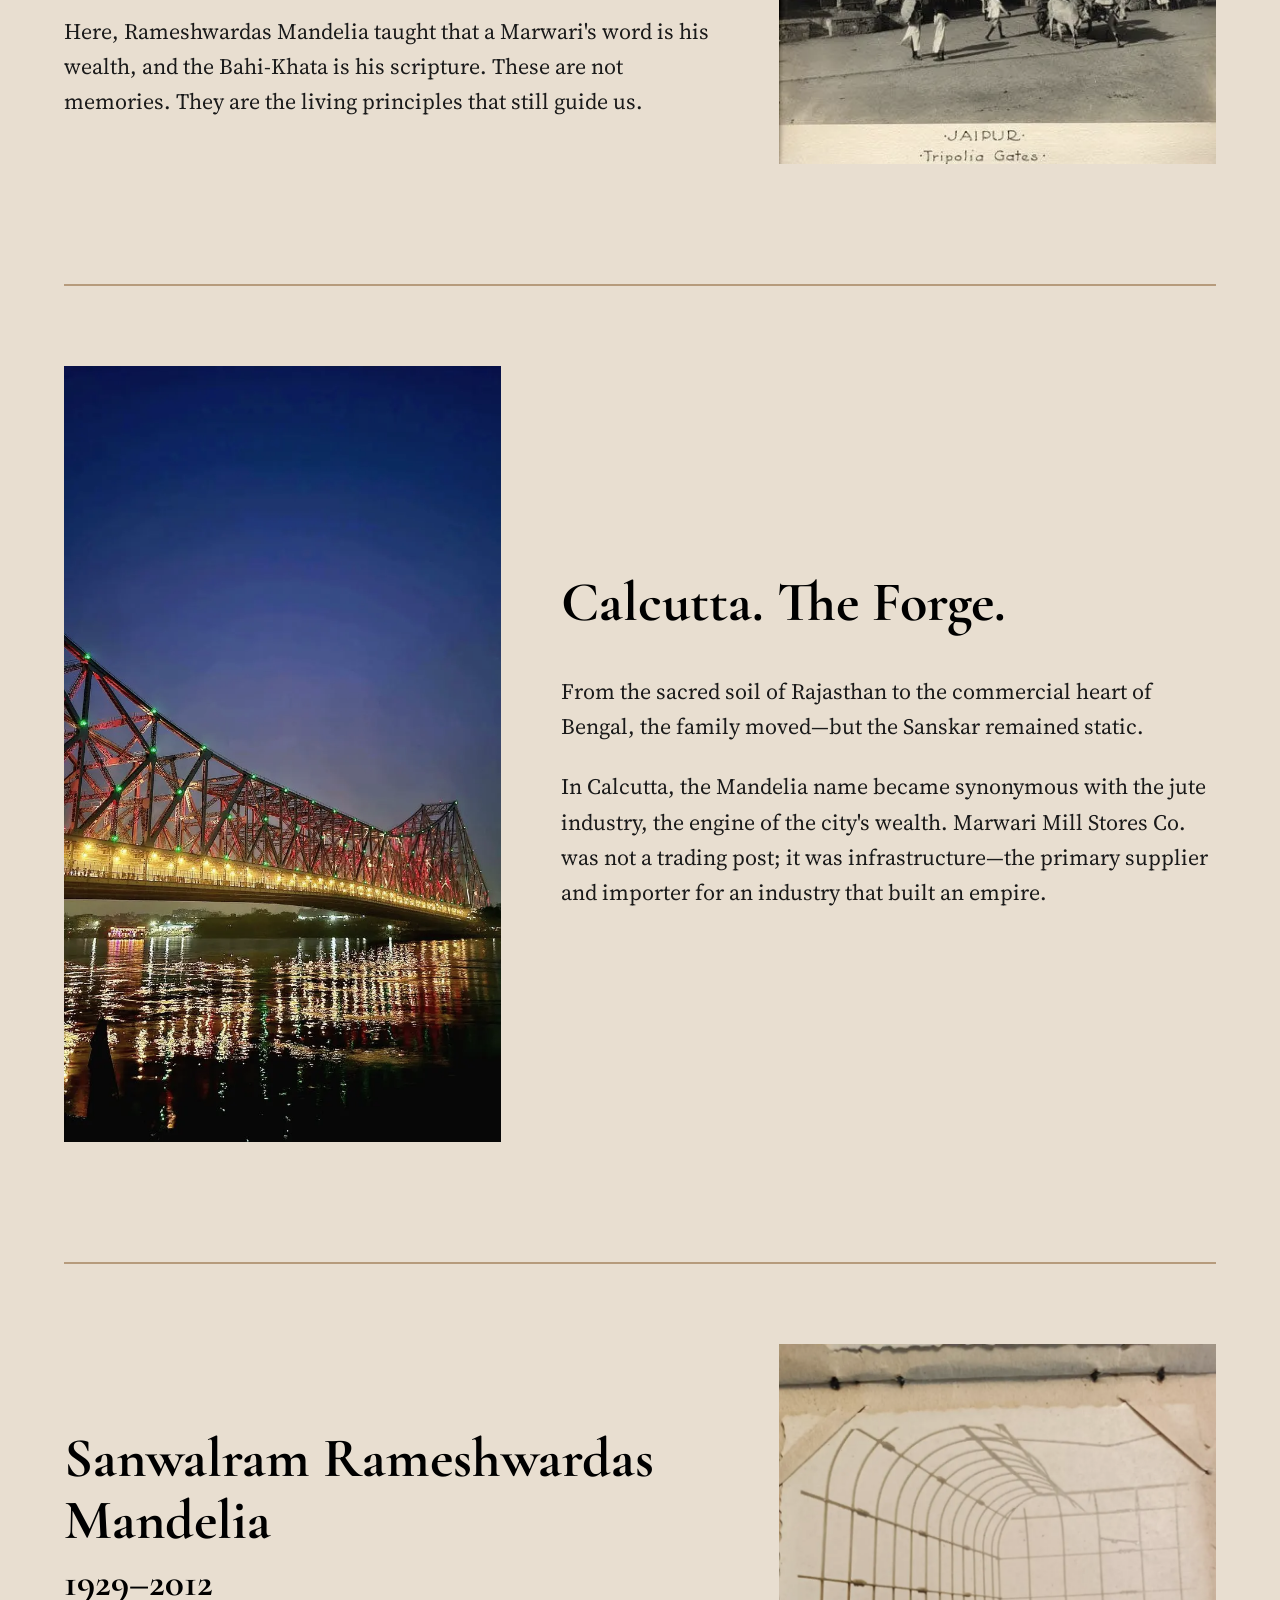
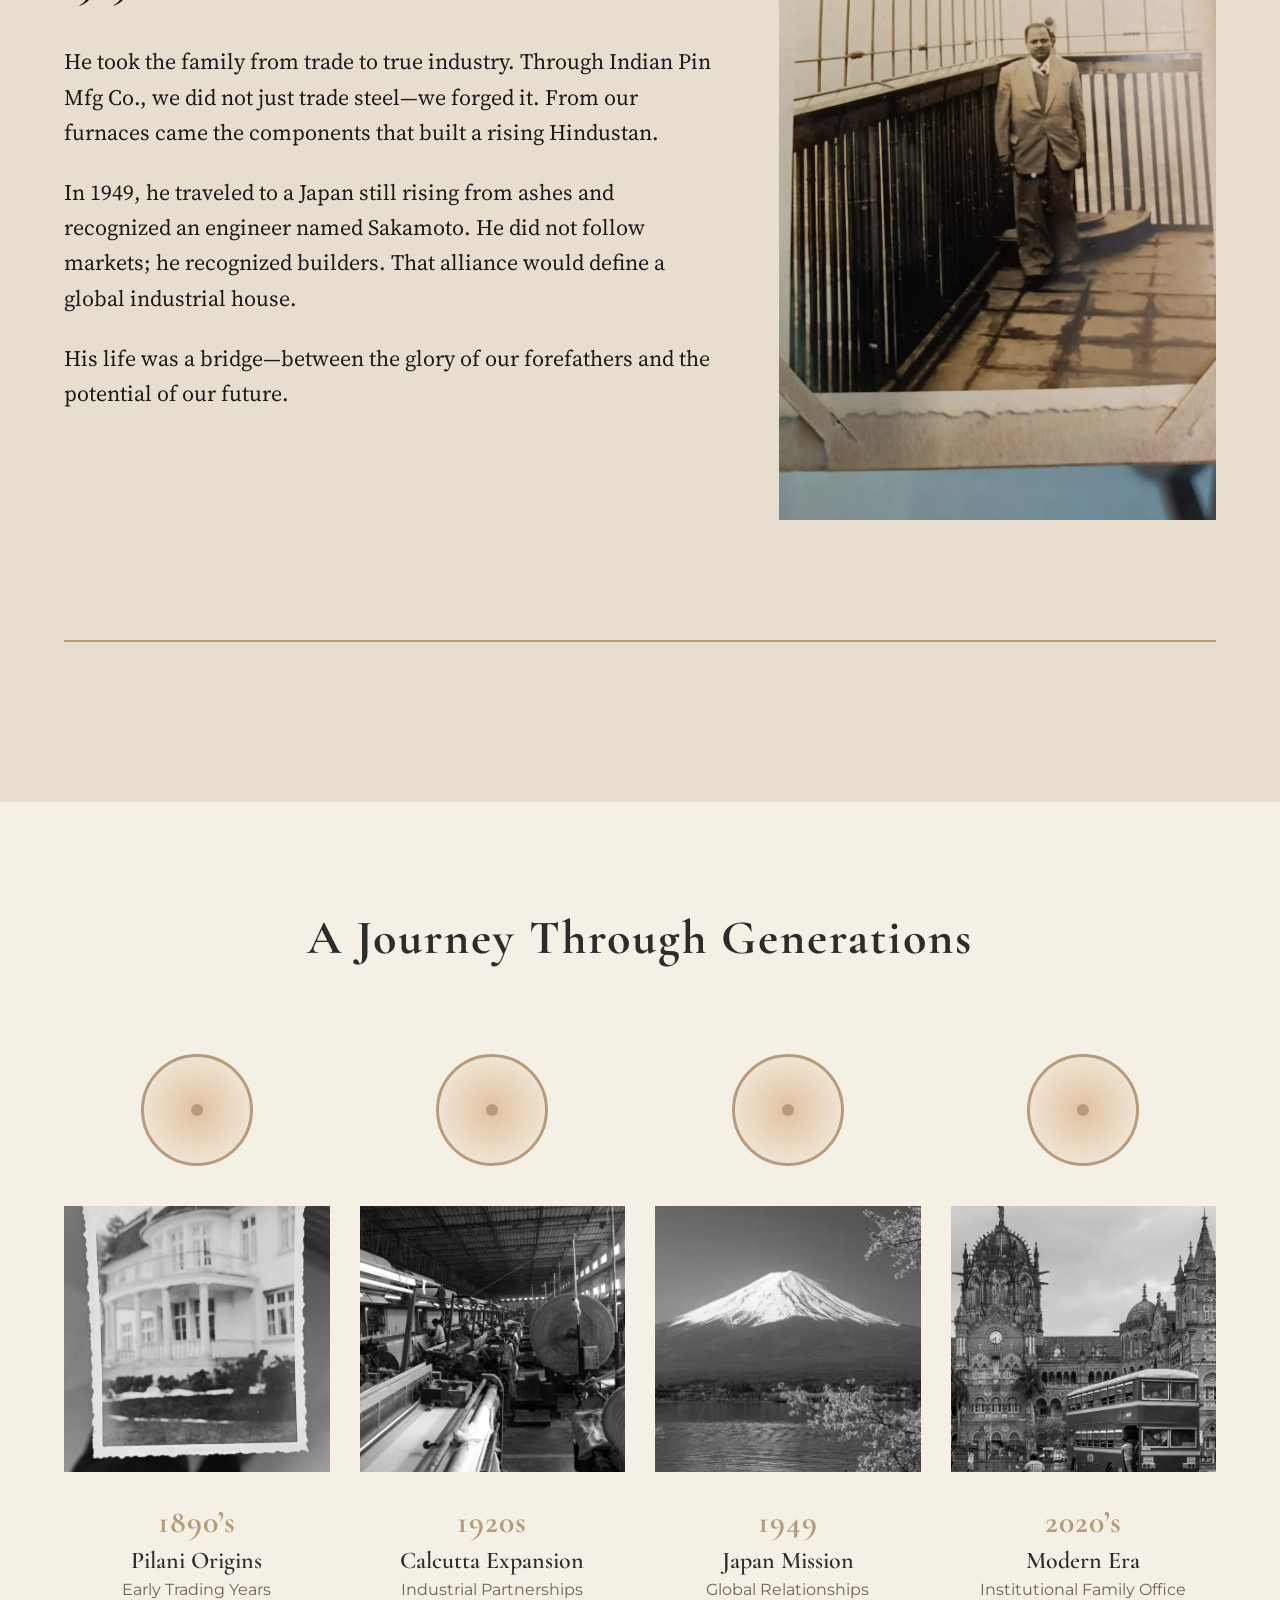
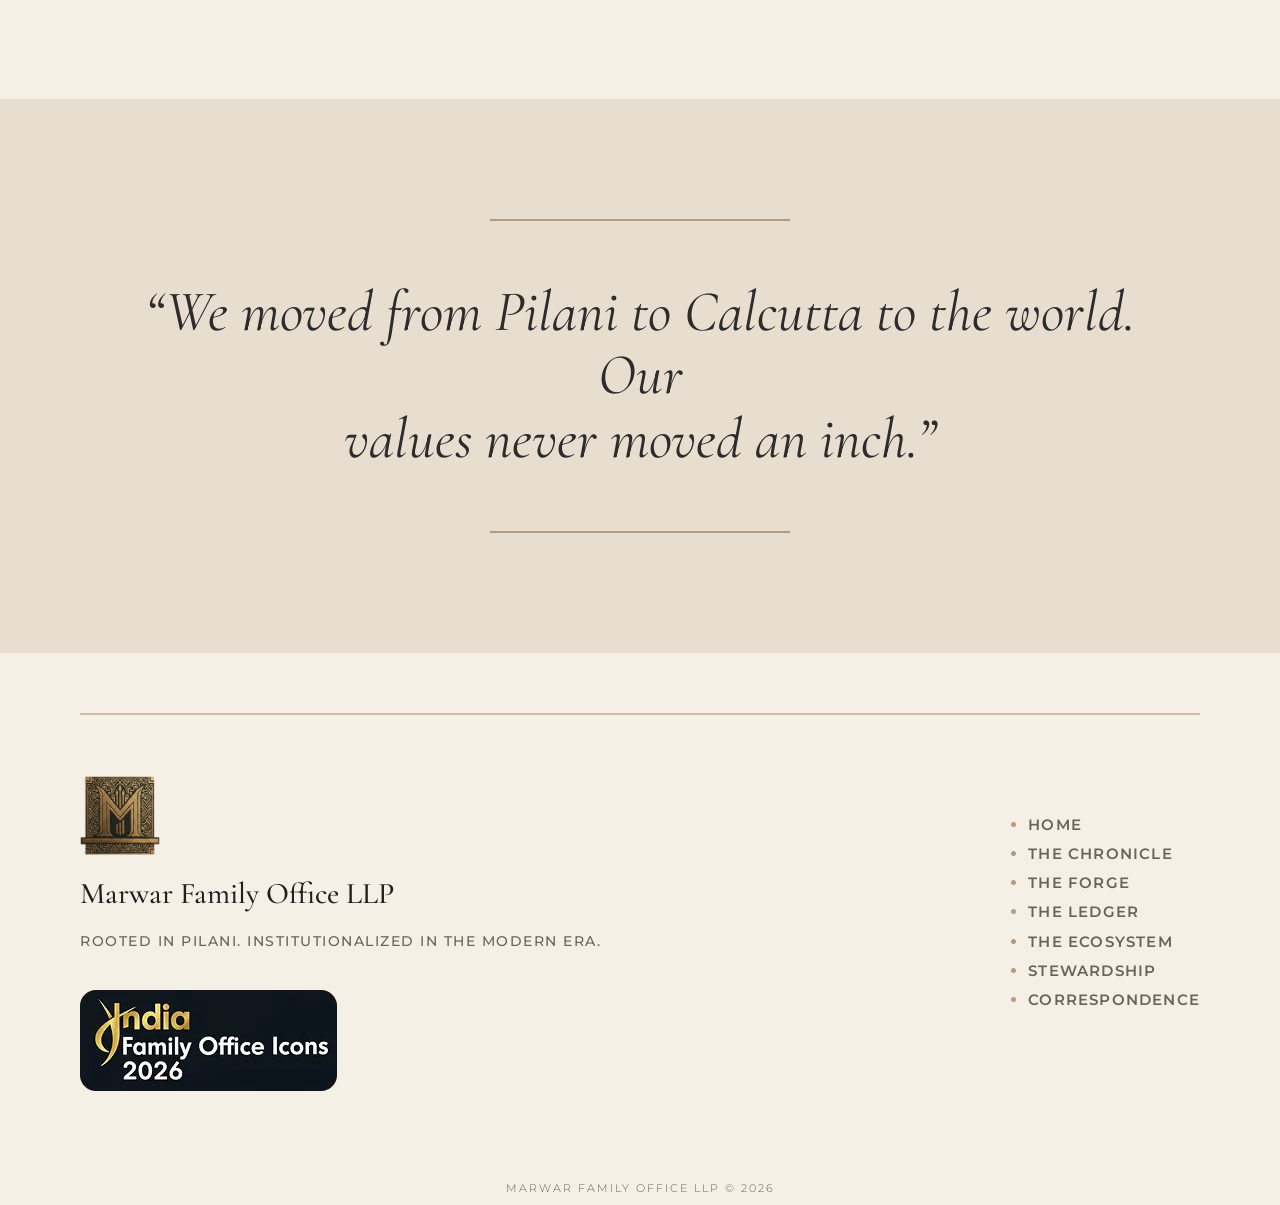
==== commit bccc7c71: "Merge pull request #4 from ransa17/logo logo" ====
--- a/chronical.html
+++ b/chronical.html
@@ -30,9 +30,9 @@
             <div class="narrative-row">
                 <div class="narrative-text">
                     <h2 class="narrative-heading">Pilani. The Cradle.</h2>
-                    <p>In the desert air of Pilani, the great industrial houses of India learned <br/> their first lessons: that a foundation must be deeper than the structure <br/> is tall; that capital without character is sand; that <br/> the only wealth that endures is the wealth you build in others.</p>
-                    <p>The Mandelia name was forged in this crucible, alongside the Birlas <br/> and the pioneers who built modern India. To come from Pilani is to  <br/>carry an unspoken credential—a seal that needs no signature.</p>
-                    <p>Here, Rameshwardas Mandelia taught that a Marwari's word is his <br/> wealth, and the Bahi-Khata is his scripture. These are not memories.<br/> They are the living principles that still guide us.</p>
+                    <p>In the desert air of Pilani, the great industrial houses of India learned their first lessons: that a foundation must be deeper than the structure is tall; that capital without character is sand; that the only wealth that endures is the wealth you build in others.</p>
+                    <p>The Mandelia name was forged in this crucible, alongside the Birlas and the pioneers who built modern India. To come from Pilani is to carry an unspoken credential—a seal that needs no signature.</p>
+                    <p>Here, Rameshwardas Mandelia taught that a Marwari's word is his wealth, and the Bahi-Khata is his scripture. These are not memories. They are the living principles that still guide us.</p>
                 </div>
                 <div class="narrative-image">
                     <img src="../assets/imagep/pilani.webp" alt="Pilani Cradle">
@@ -44,8 +44,8 @@
             <div class="narrative-row reverse">
                 <div class="narrative-text">
                     <h2 class="narrative-heading">Calcutta. The Forge.</h2>
-                    <p>From the sacred soil of Rajasthan to the commercial heart of Bengal,<br/> the family moved—but the Sanskar remained static.</p>
-                    <p>In Calcutta, the Mandelia name became synonymous with the jute<br/> industry, the engine of the city's wealth. Marwari Mill Stores Co. was<br/> not a trading post; it was infrastructure—the primary supplier and<br/> importer for an industry that built an empire.</p>
+                    <p>From the sacred soil of Rajasthan to the commercial heart of Bengal, the family moved—but the Sanskar remained static.</p>
+                    <p>In Calcutta, the Mandelia name became synonymous with the jute industry, the engine of the city's wealth. Marwari Mill Stores Co. was not a trading post; it was infrastructure—the primary supplier and importer for an industry that built an empire.</p>
                 </div>
                 <div class="narrative-image">
                     <img src="../assets/imagep/calcutta.webp" alt="Calcutta Forge">
@@ -57,9 +57,9 @@
             <div class="narrative-row">
                 <div class="narrative-text">
                     <h2 class="narrative-heading">Sanwalram Rameshwardas Mandelia <br><span>1929–2012</span></h2>
-                    <p>He took the family from trade to true industry. Through Indian Pin<br/> Mfg Co., we did not just trade steel—we forged it. From our furnaces<br/> came the components that built a rising Hindustan.</p>
-                    <p>In 1949, he traveled to a Japan still rising from ashes and recognized<br/> an engineer named Sakamoto. He did not follow markets; he<br/> recognized builders. That alliance would define a global industrial<br/> house.</p>
-                    <p>His life was a bridge—between the glory of our forefathers and the<br/> potential of our future.</p>
+                    <p>He took the family from trade to true industry. Through Indian Pin Mfg Co., we did not just trade steel—we forged it. From our furnaces came the components that built a rising Hindustan.</p>
+                    <p>In 1949, he traveled to a Japan still rising from ashes and recognized an engineer named Sakamoto. He did not follow markets; he recognized builders. That alliance would define a global industrial house.</p>
+                    <p>His life was a bridge—between the glory of our forefathers and the potential of our future.</p>
                 </div>
                 <div class="narrative-image">
                     <img src="../assets/imagep/sanwalram.webp" alt="Sanwalram Rameshwardas Mandelia">
--- a/css/chronical.css
+++ b/css/chronical.css
@@ -278,4 +278,16 @@
     .quote-line {
         width: 150px;
     }
+    .hero-title{
+        font-size: 30px;
+        line-height: 36px;
+    }
+    .hero-subtitle{
+        font-size: 14px;
+        line-height: 20px;
+    }
+    .narrative-divider{width: 100%;}
+    .narrative-heading{font-size: 30px; line-height: 36px;}
+    .narrative-text p{font-size: 16px; line-height: 24px;}
+    .final-quote-text{font-size: 24px; line-height: 39px;}
 }
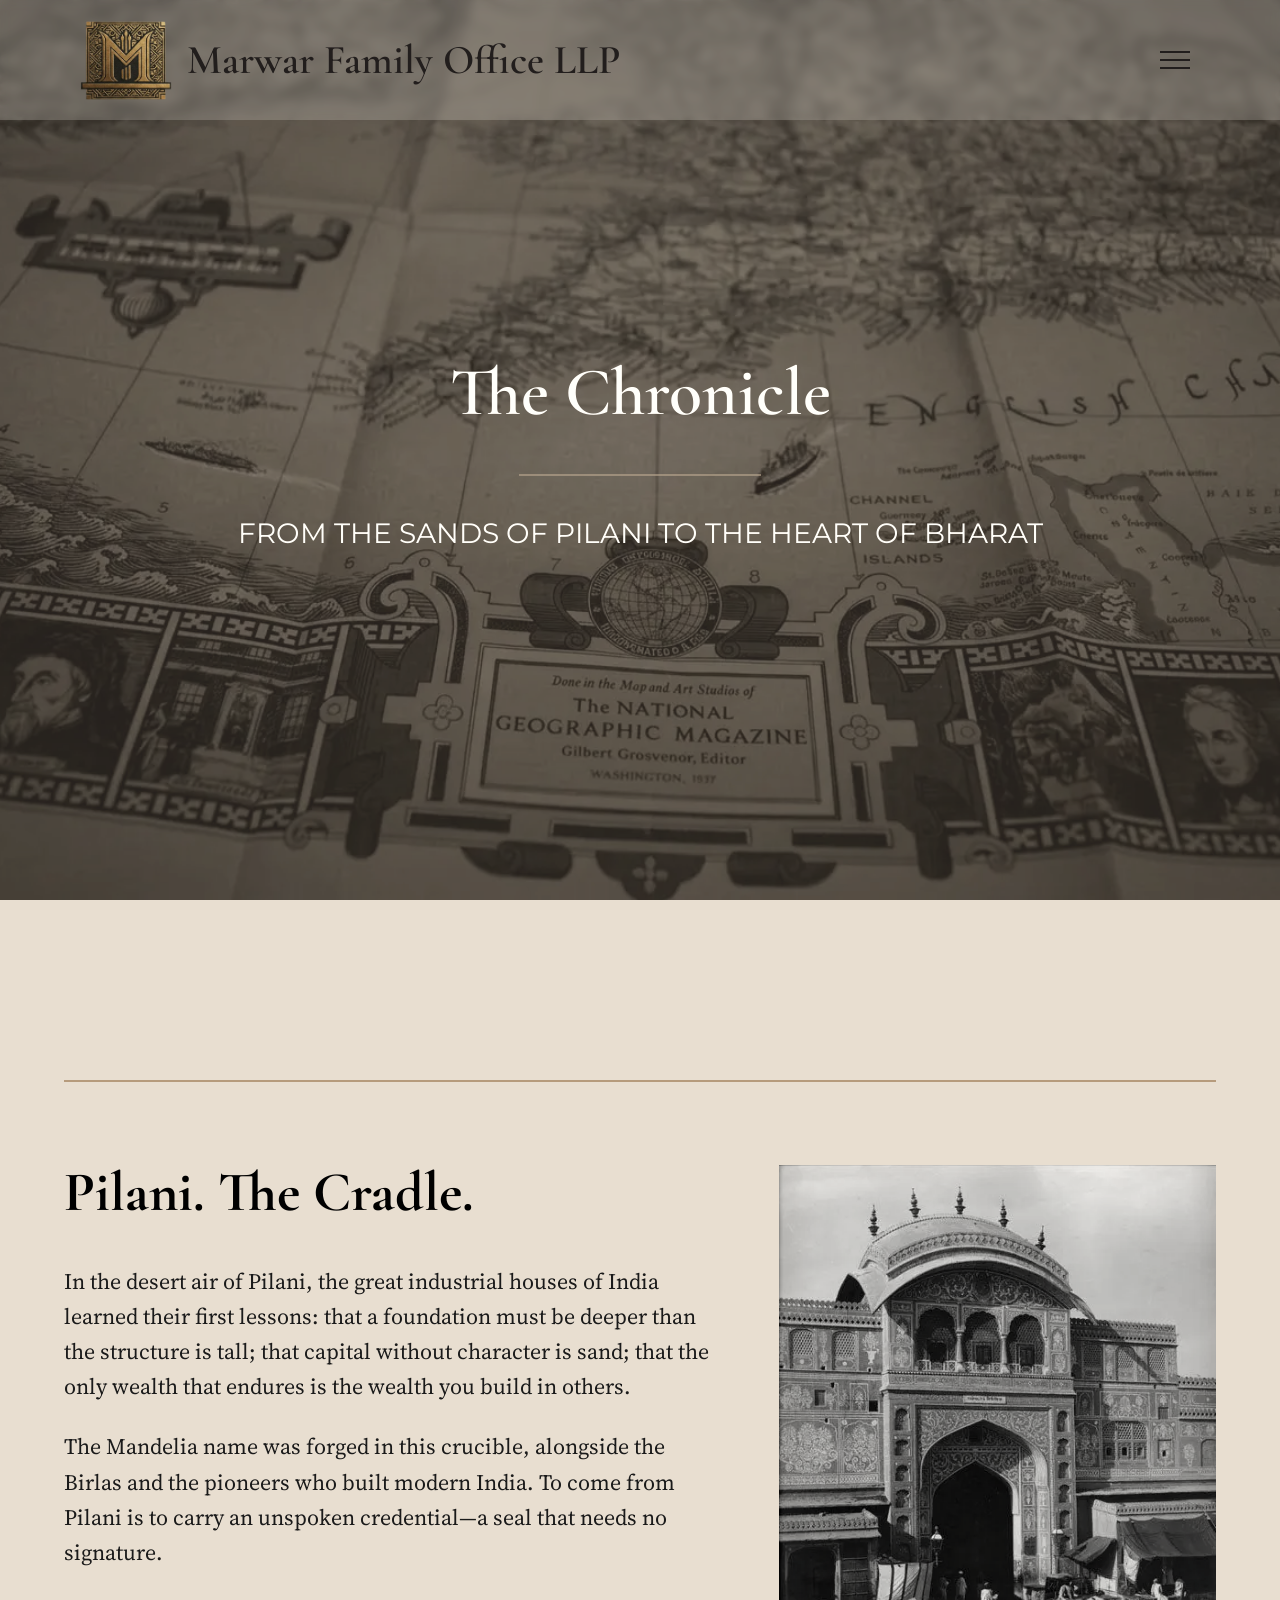
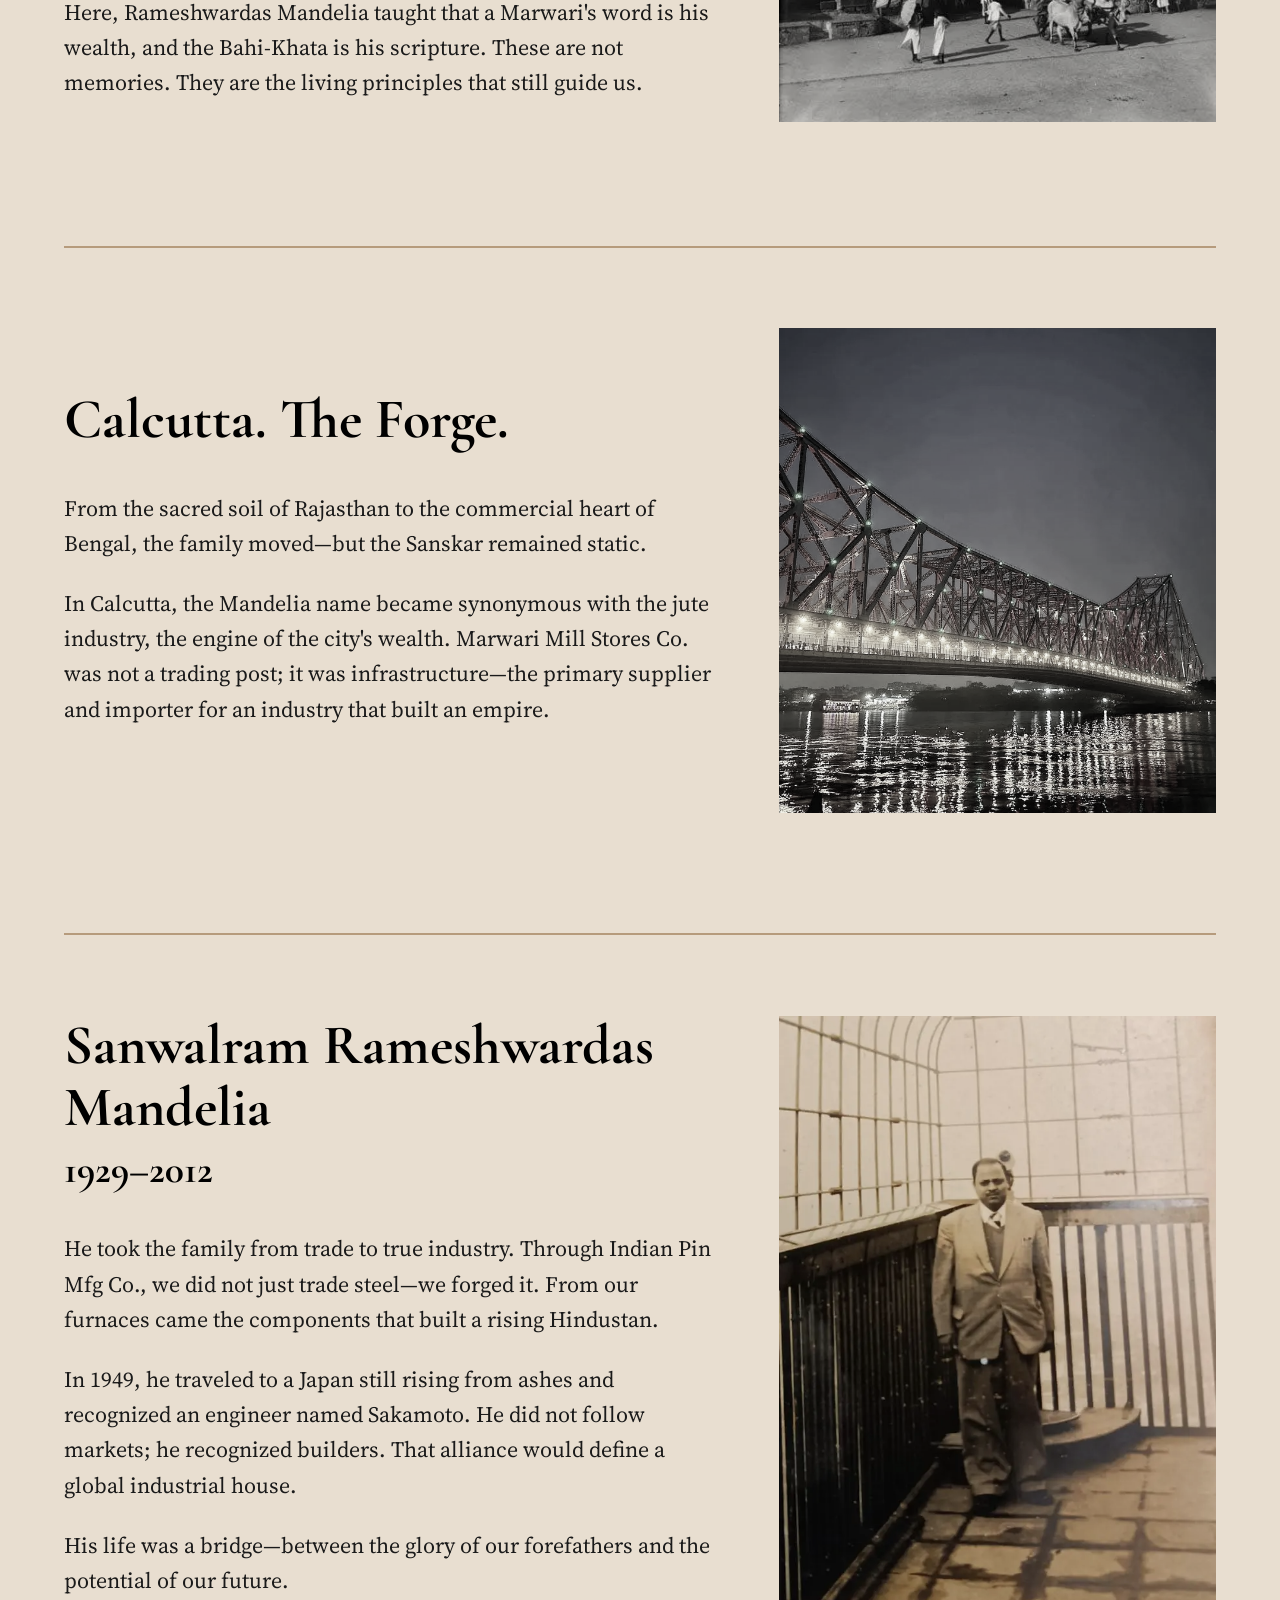
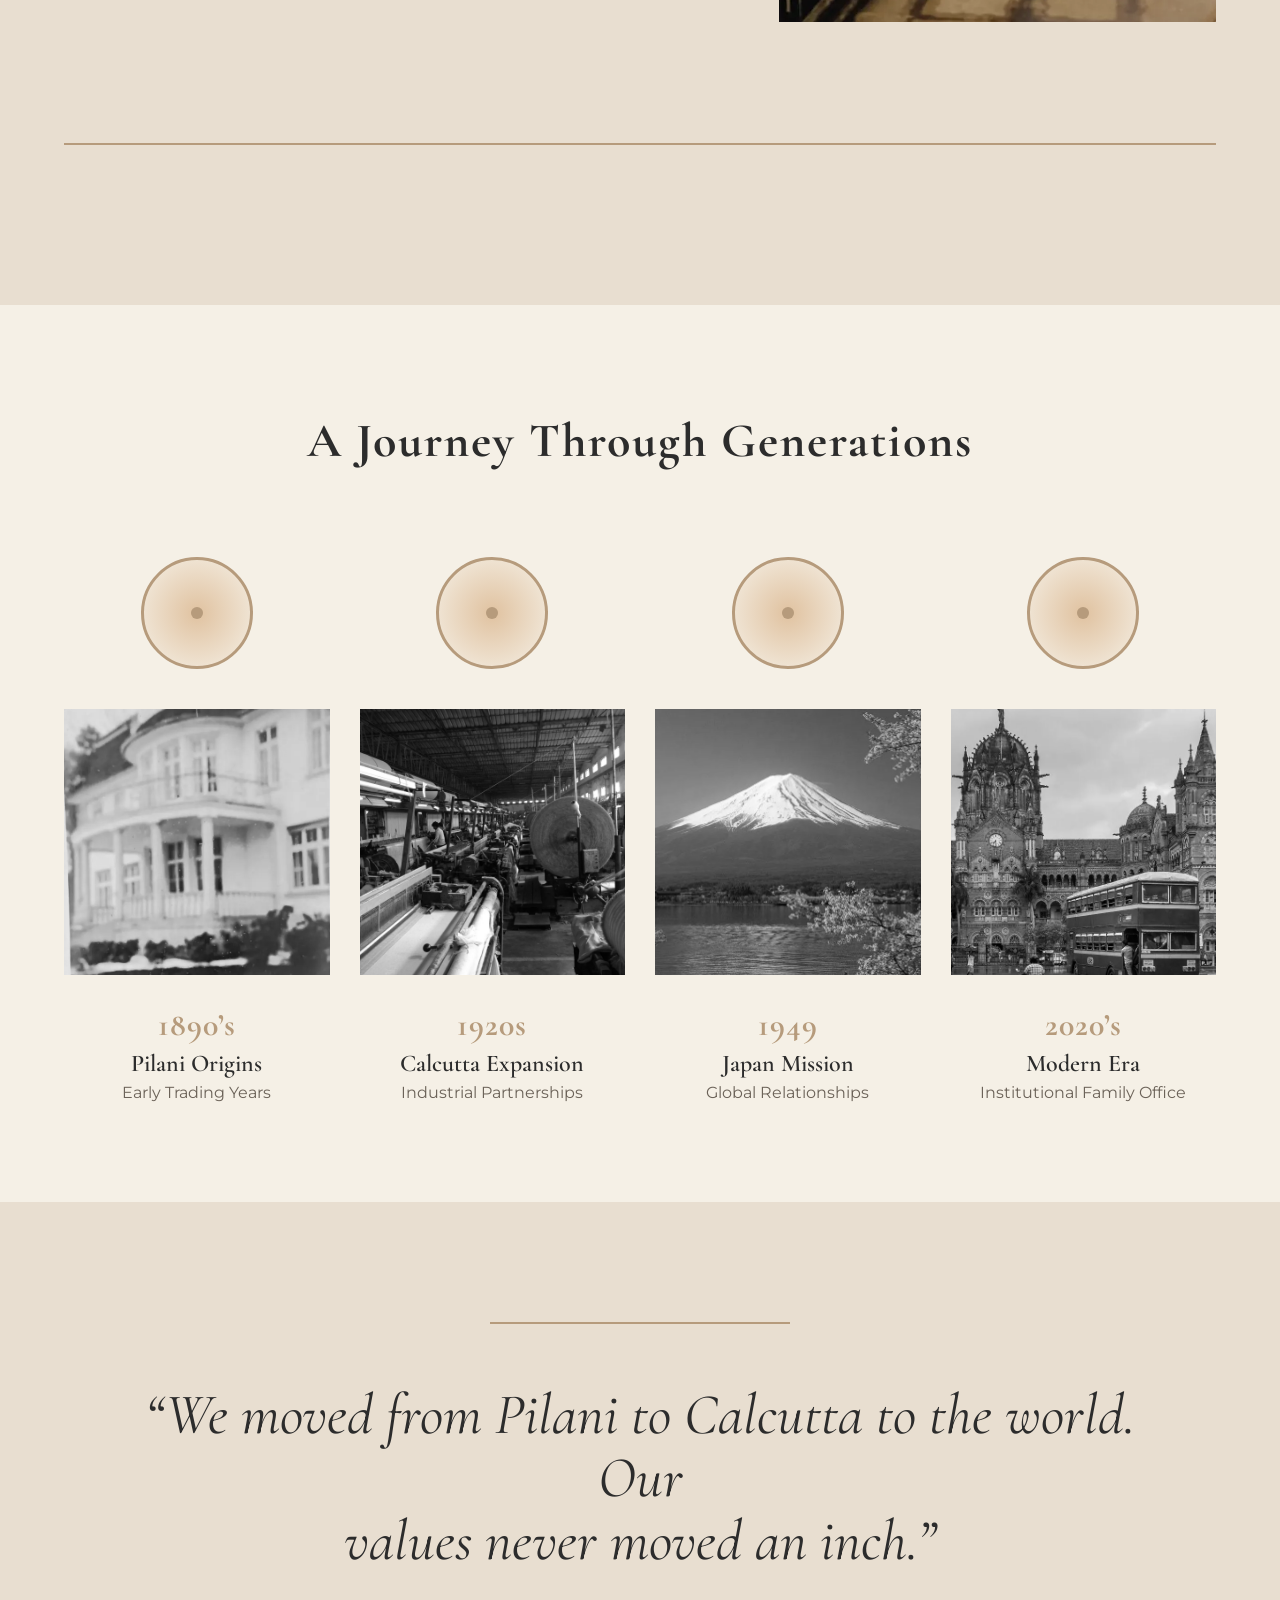
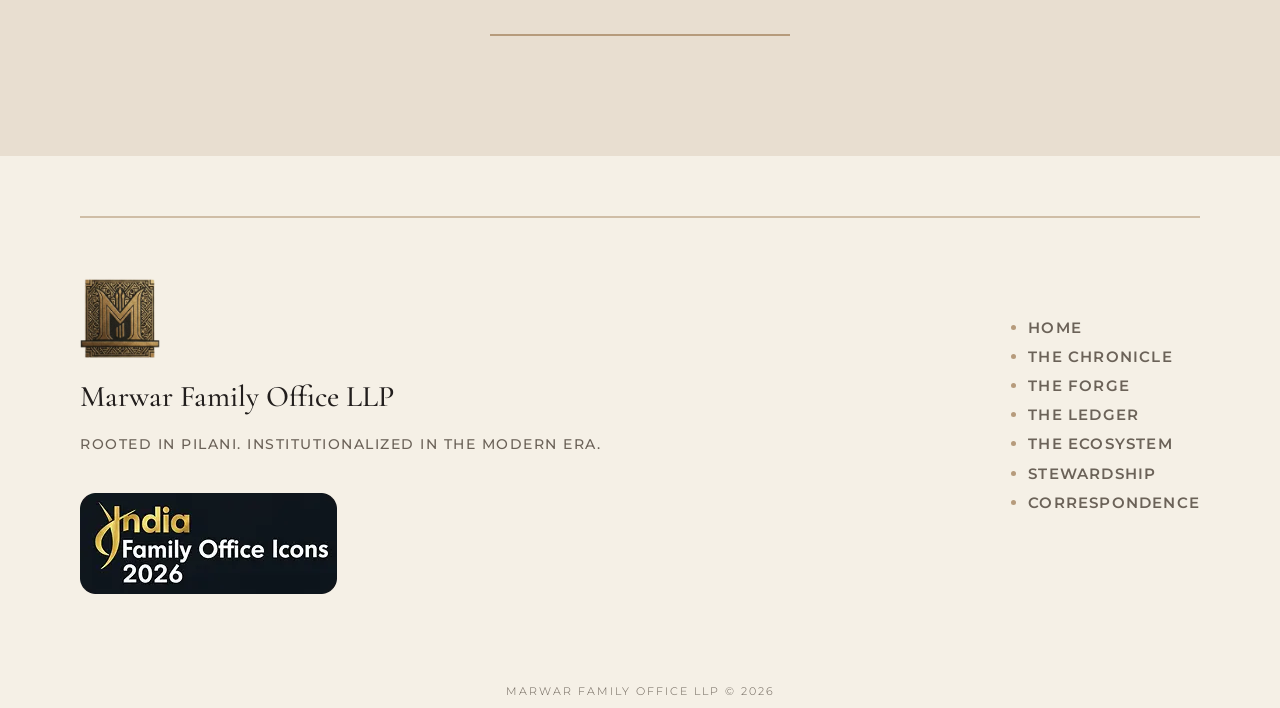
==== commit e0707475: "Merge pull request #5 from ransa17/image logo" ====
--- a/chronical.html
+++ b/chronical.html
@@ -35,20 +35,20 @@
                     <p>Here, Rameshwardas Mandelia taught that a Marwari's word is his wealth, and the Bahi-Khata is his scripture. These are not memories. They are the living principles that still guide us.</p>
                 </div>
                 <div class="narrative-image">
-                    <img src="../assets/imagep/pilani.webp" alt="Pilani Cradle">
+                    <img src="../assets/imagep/pilani.webp" alt="Pilani Cradle" style="filter: grayscale(90%);">
                 </div>
             </div>
 
             <div class="narrative-divider"></div>
 
-            <div class="narrative-row reverse">
+            <div class="narrative-row">
                 <div class="narrative-text">
                     <h2 class="narrative-heading">Calcutta. The Forge.</h2>
                     <p>From the sacred soil of Rajasthan to the commercial heart of Bengal, the family moved—but the Sanskar remained static.</p>
                     <p>In Calcutta, the Mandelia name became synonymous with the jute industry, the engine of the city's wealth. Marwari Mill Stores Co. was not a trading post; it was infrastructure—the primary supplier and importer for an industry that built an empire.</p>
                 </div>
                 <div class="narrative-image">
-                    <img src="../assets/imagep/calcutta.webp" alt="Calcutta Forge">
+                    <img src="../assets/imagep/calcutta.webp" alt="Calcutta Forge" style="filter: grayscale(90%);">
                 </div>
             </div>
 
--- a/css/chronical.css
+++ b/css/chronical.css
@@ -23,6 +23,7 @@
     justify-content: center;
     align-items: center;
     text-align: center;
+    filter: contrast(80%) brightness(110%) saturate(80%) sepia(10%);
 }
 
 .hero-overlay {
@@ -198,12 +199,9 @@
     object-fit: cover;
     margin-bottom: 30px;
     filter: grayscale(100%);
-    transition: filter 0.4s ease;
-}
-
-.timeline-item:hover .timeline-img {
-    filter: grayscale(0%);
-}
+}
+
+
 
 .timeline-year {
     font-family: 'Cormorant Garamond', serif;
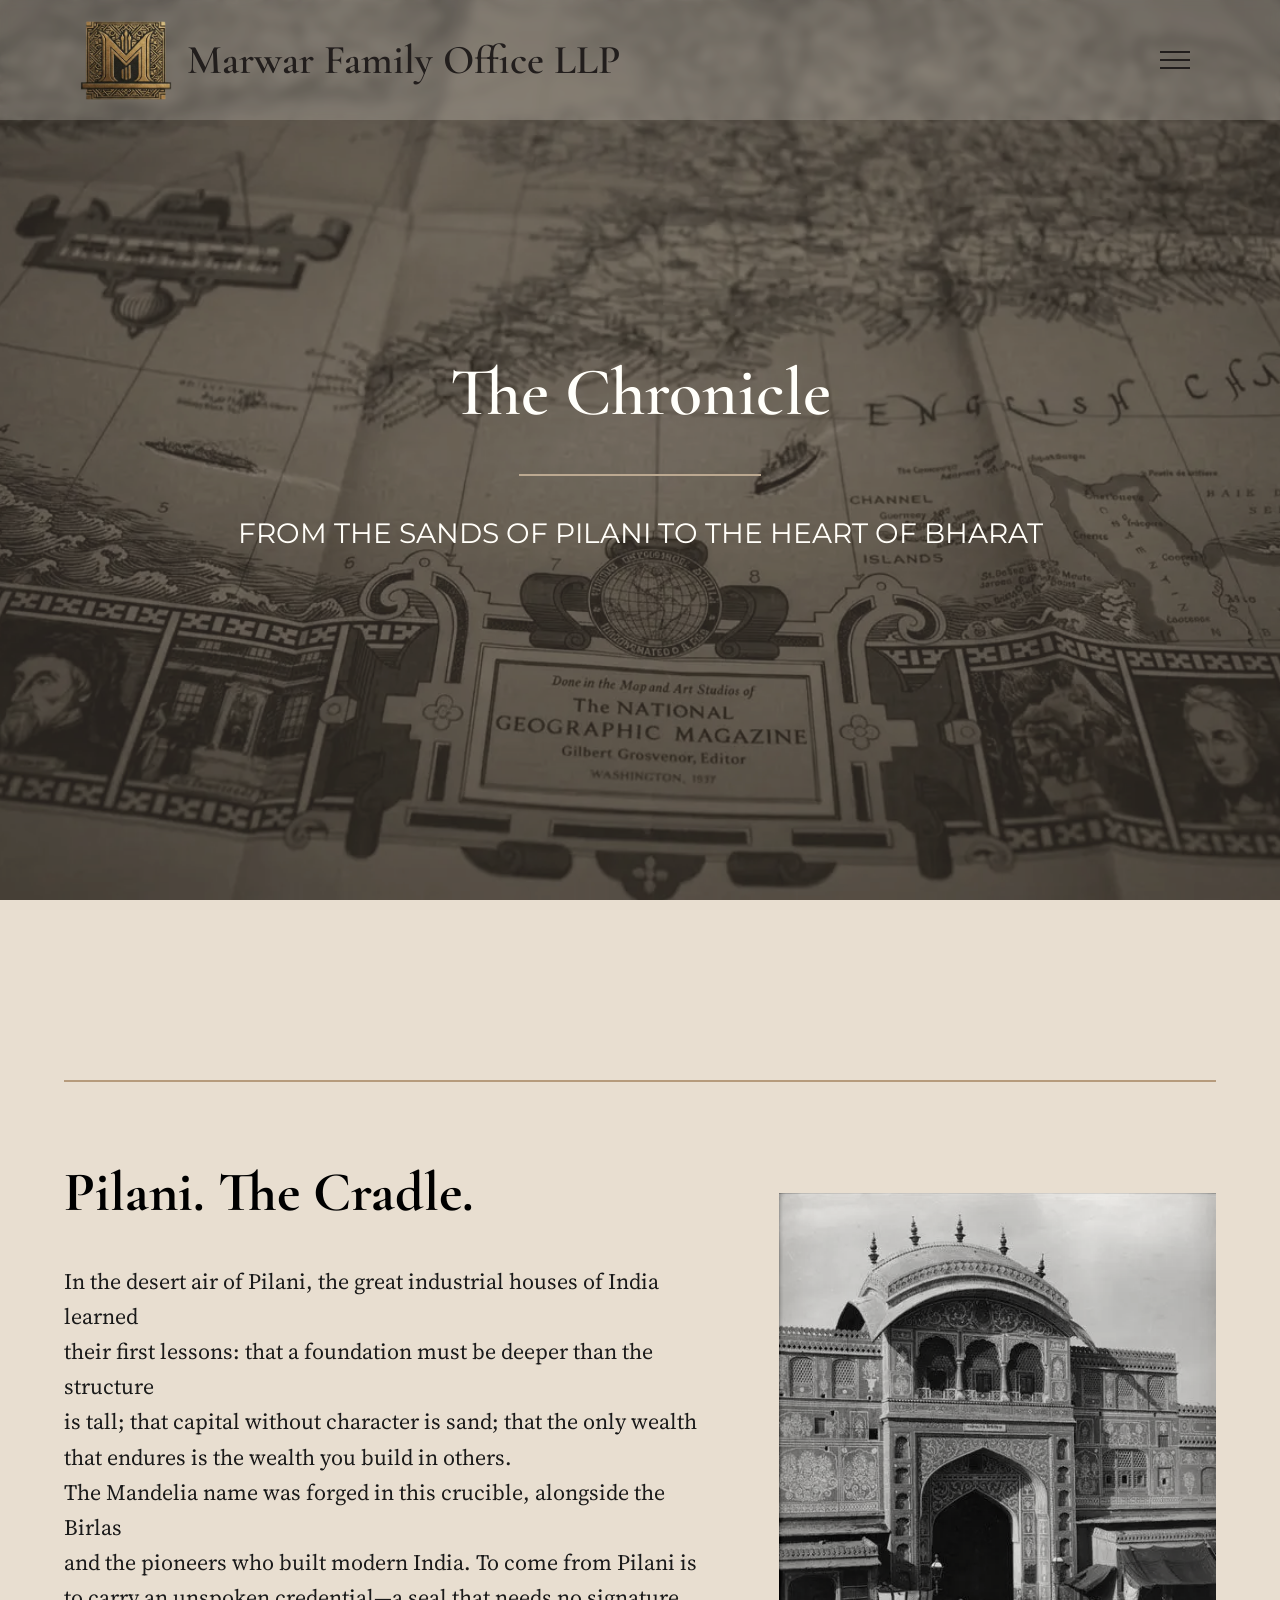
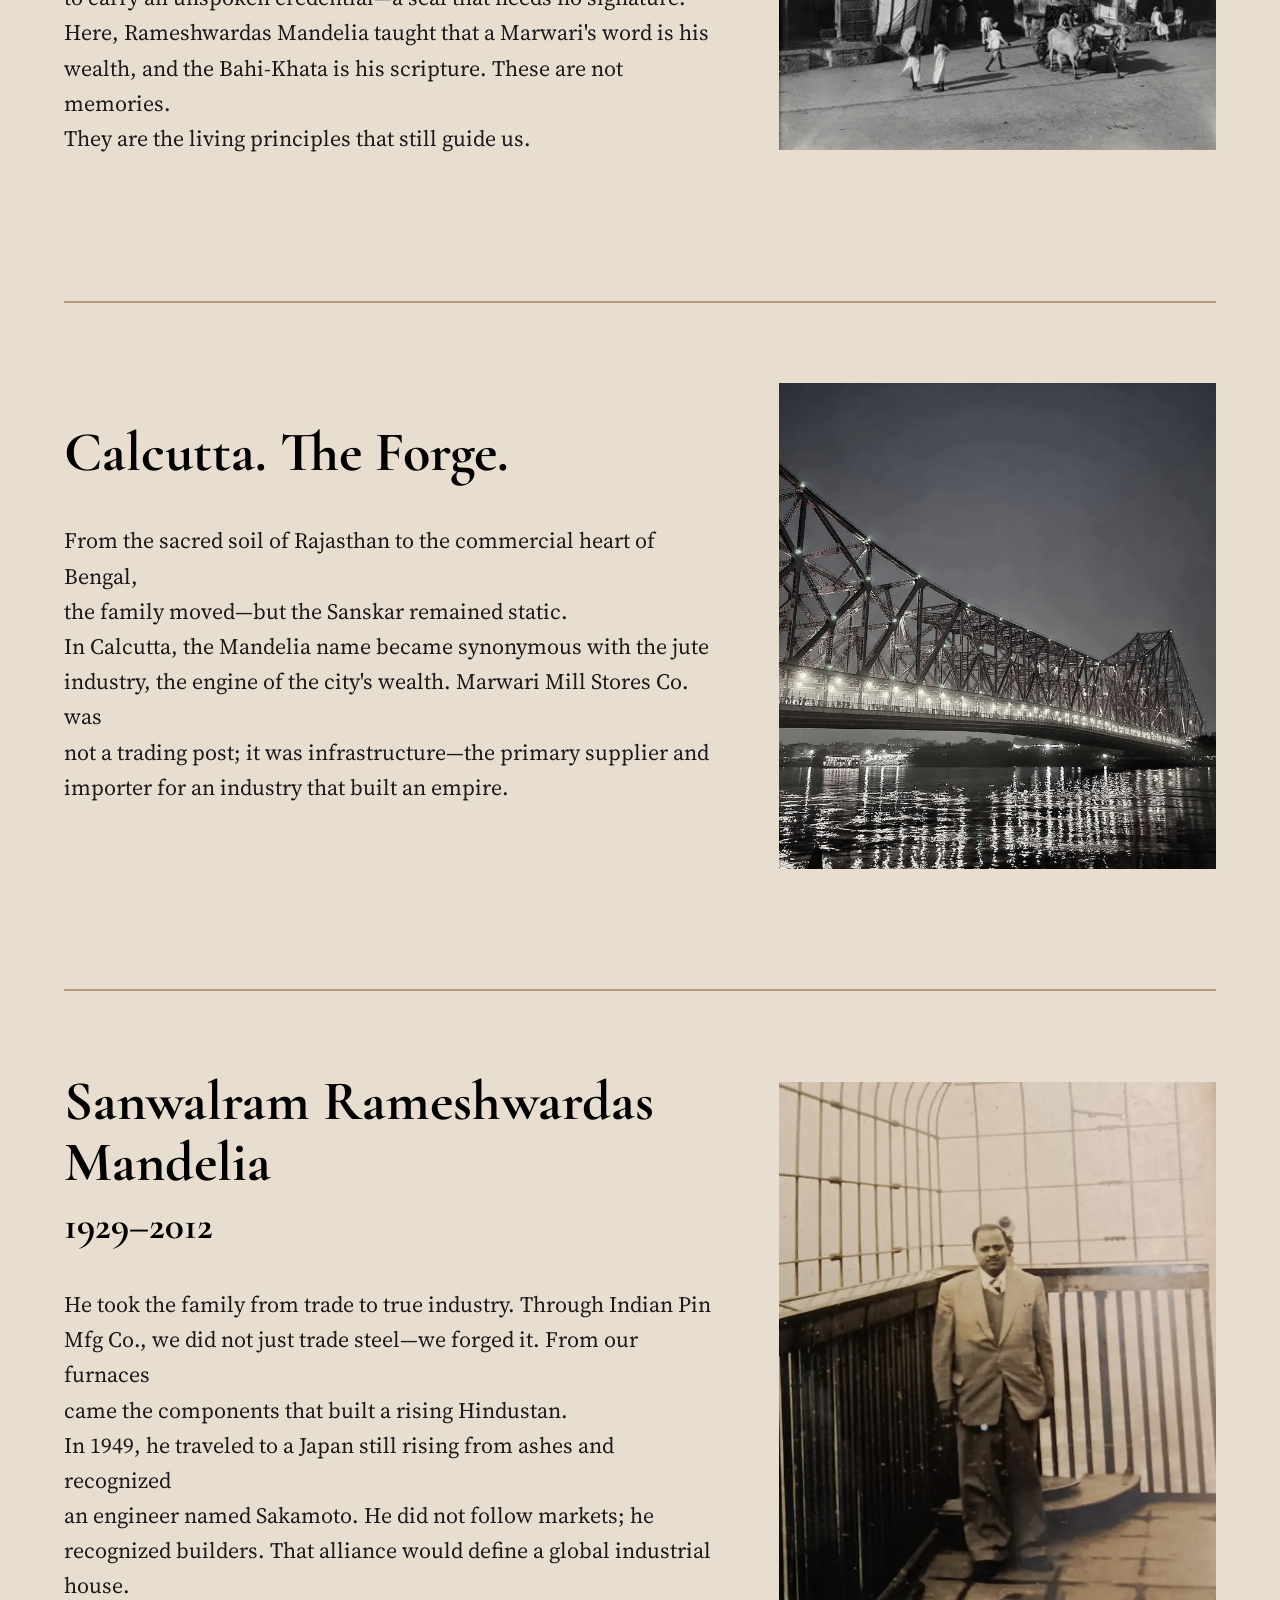
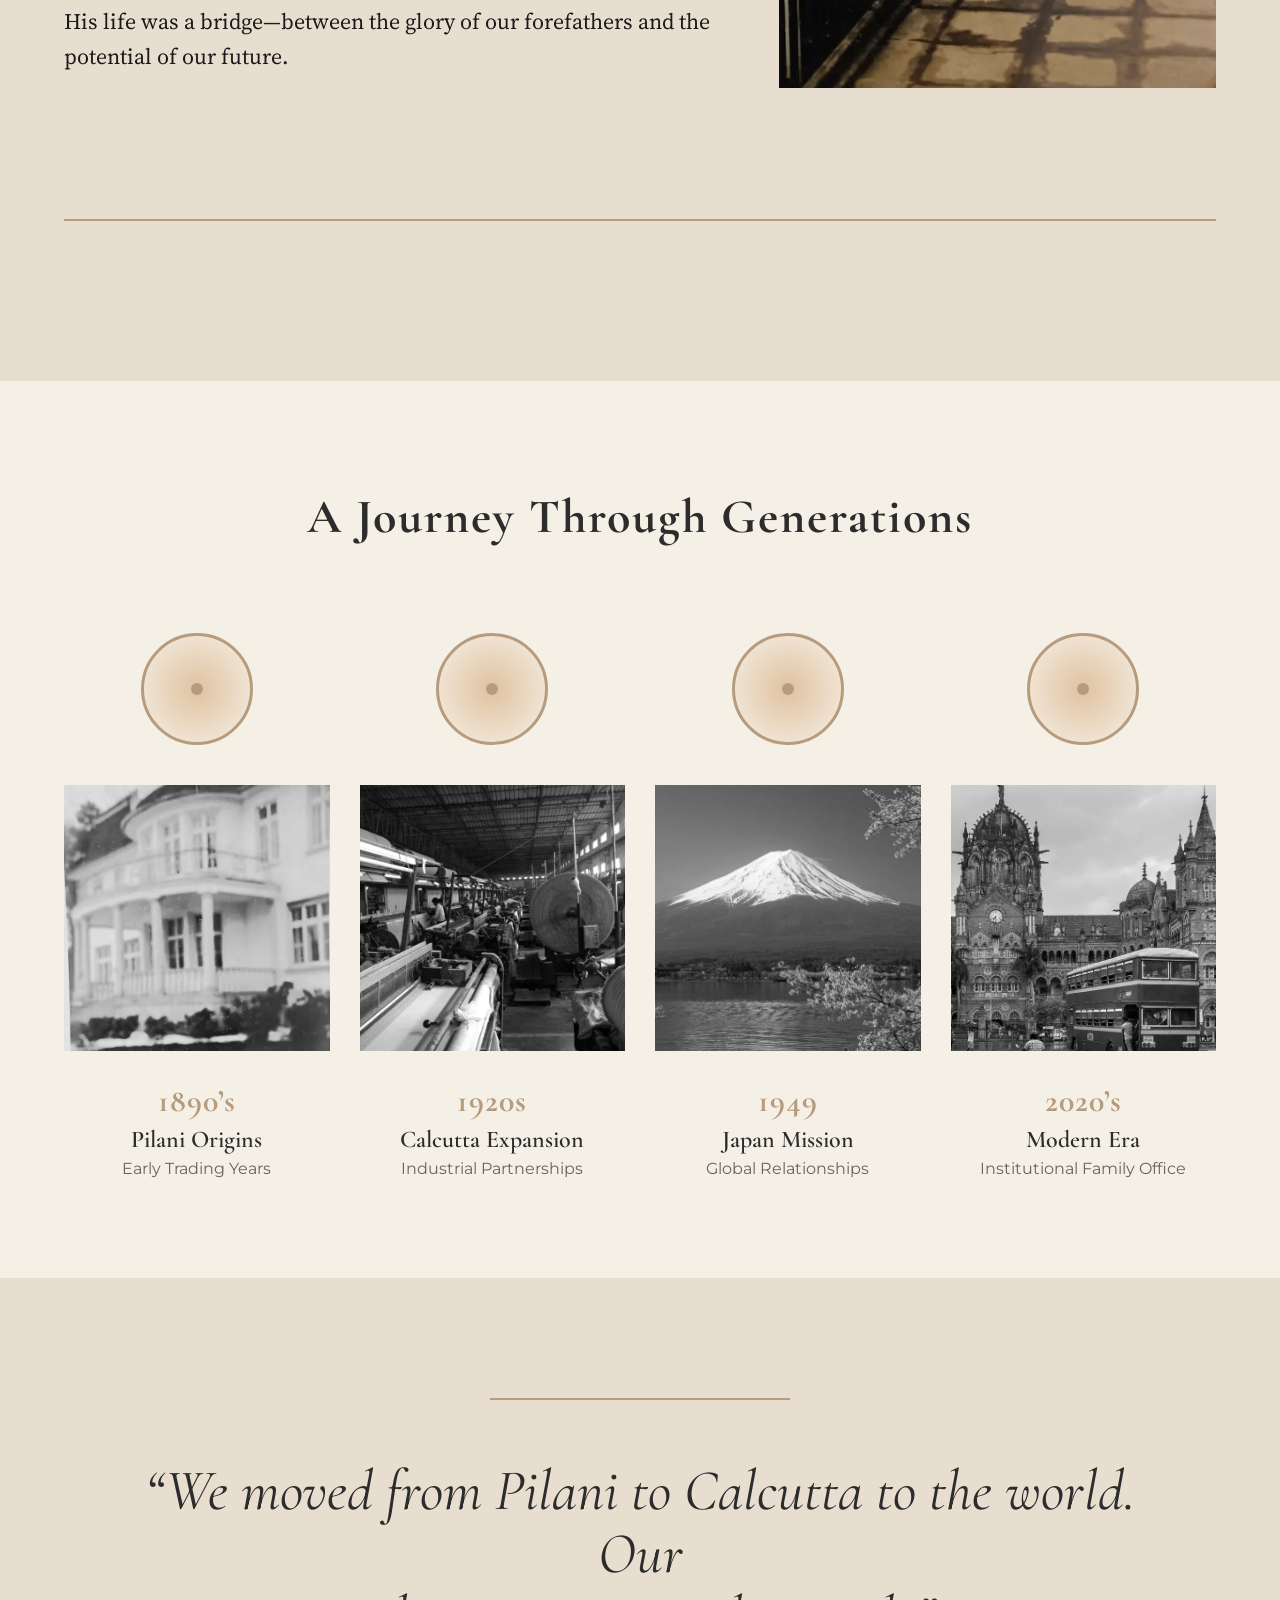
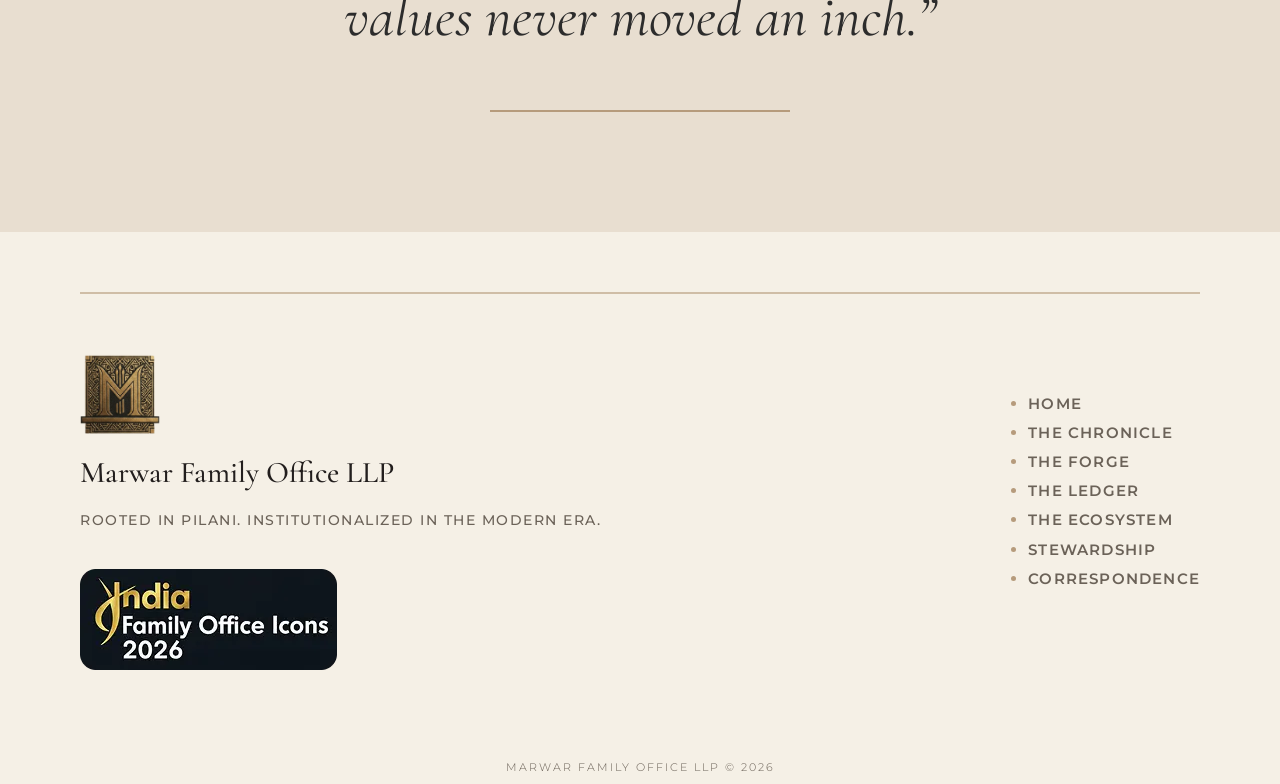
==== commit 899df5d8: "Merge branch 'main' into home" ====
--- a/chronical.html
+++ b/chronical.html
@@ -30,9 +30,9 @@
             <div class="narrative-row">
                 <div class="narrative-text">
                     <h2 class="narrative-heading">Pilani. The Cradle.</h2>
-                    <p>In the desert air of Pilani, the great industrial houses of India learned their first lessons: that a foundation must be deeper than the structure is tall; that capital without character is sand; that the only wealth that endures is the wealth you build in others.</p>
-                    <p>The Mandelia name was forged in this crucible, alongside the Birlas and the pioneers who built modern India. To come from Pilani is to carry an unspoken credential—a seal that needs no signature.</p>
-                    <p>Here, Rameshwardas Mandelia taught that a Marwari's word is his wealth, and the Bahi-Khata is his scripture. These are not memories. They are the living principles that still guide us.</p>
+                    <p>In the desert air of Pilani, the great industrial houses of India learned <br/> their first lessons: that a foundation must be deeper than the structure <br/> is tall; that capital without character is sand; that  the only wealth that endures is the wealth you build in others.
+                    <br/>The Mandelia name was forged in this crucible, alongside the Birlas <br/> and the pioneers who built modern India. To come from Pilani is to  carry an unspoken credential—a seal that needs no signature.
+                    <br/>Here, Rameshwardas Mandelia taught that a Marwari's word is his  wealth, and the Bahi-Khata is his scripture. These are not memories.<br/> They are the living principles that still guide us.</p>
                 </div>
                 <div class="narrative-image">
                     <img src="../assets/imagep/pilani.webp" alt="Pilani Cradle" style="filter: grayscale(90%);">
@@ -44,8 +44,8 @@
             <div class="narrative-row">
                 <div class="narrative-text">
                     <h2 class="narrative-heading">Calcutta. The Forge.</h2>
-                    <p>From the sacred soil of Rajasthan to the commercial heart of Bengal, the family moved—but the Sanskar remained static.</p>
-                    <p>In Calcutta, the Mandelia name became synonymous with the jute industry, the engine of the city's wealth. Marwari Mill Stores Co. was not a trading post; it was infrastructure—the primary supplier and importer for an industry that built an empire.</p>
+                    <p>From the sacred soil of Rajasthan to the commercial heart of Bengal,<br/> the family moved—but the Sanskar remained static.
+                    <br/>In Calcutta, the Mandelia name became synonymous with the jute industry, the engine of the city's wealth. Marwari Mill Stores Co. was <br/>not a trading post; it was infrastructure—the primary supplier and<br/> importer for an industry that built an empire.</p>
                 </div>
                 <div class="narrative-image">
                     <img src="../assets/imagep/calcutta.webp" alt="Calcutta Forge" style="filter: grayscale(90%);">
@@ -57,9 +57,9 @@
             <div class="narrative-row">
                 <div class="narrative-text">
                     <h2 class="narrative-heading">Sanwalram Rameshwardas Mandelia <br><span>1929–2012</span></h2>
-                    <p>He took the family from trade to true industry. Through Indian Pin Mfg Co., we did not just trade steel—we forged it. From our furnaces came the components that built a rising Hindustan.</p>
-                    <p>In 1949, he traveled to a Japan still rising from ashes and recognized an engineer named Sakamoto. He did not follow markets; he recognized builders. That alliance would define a global industrial house.</p>
-                    <p>His life was a bridge—between the glory of our forefathers and the potential of our future.</p>
+                    <p>He took the family from trade to true industry. Through Indian Pin<br/> Mfg Co., we did not just trade steel—we forged it. From our furnaces<br/> came the components that built a rising Hindustan.
+                    <BR/>In 1949, he traveled to a Japan still rising from ashes and recognized<br/> an engineer named Sakamoto. He did not follow markets; he<br/> recognized builders. That alliance would define a global industrial<br/> house.
+                    <br/>His life was a bridge—between the glory of our forefathers and the<br/> potential of our future.</p>
                 </div>
                 <div class="narrative-image">
                     <img src="../assets/imagep/sanwalram.webp" alt="Sanwalram Rameshwardas Mandelia">
--- a/css/chronical.css
+++ b/css/chronical.css
@@ -122,7 +122,7 @@
     width: 30%;
     height: 2px;
     background-color: #B69B7C; 
-    opacity: 0.6;             
+                
     margin-top: 40px;          
     margin-bottom: 40px;
   margin-left: auto;
